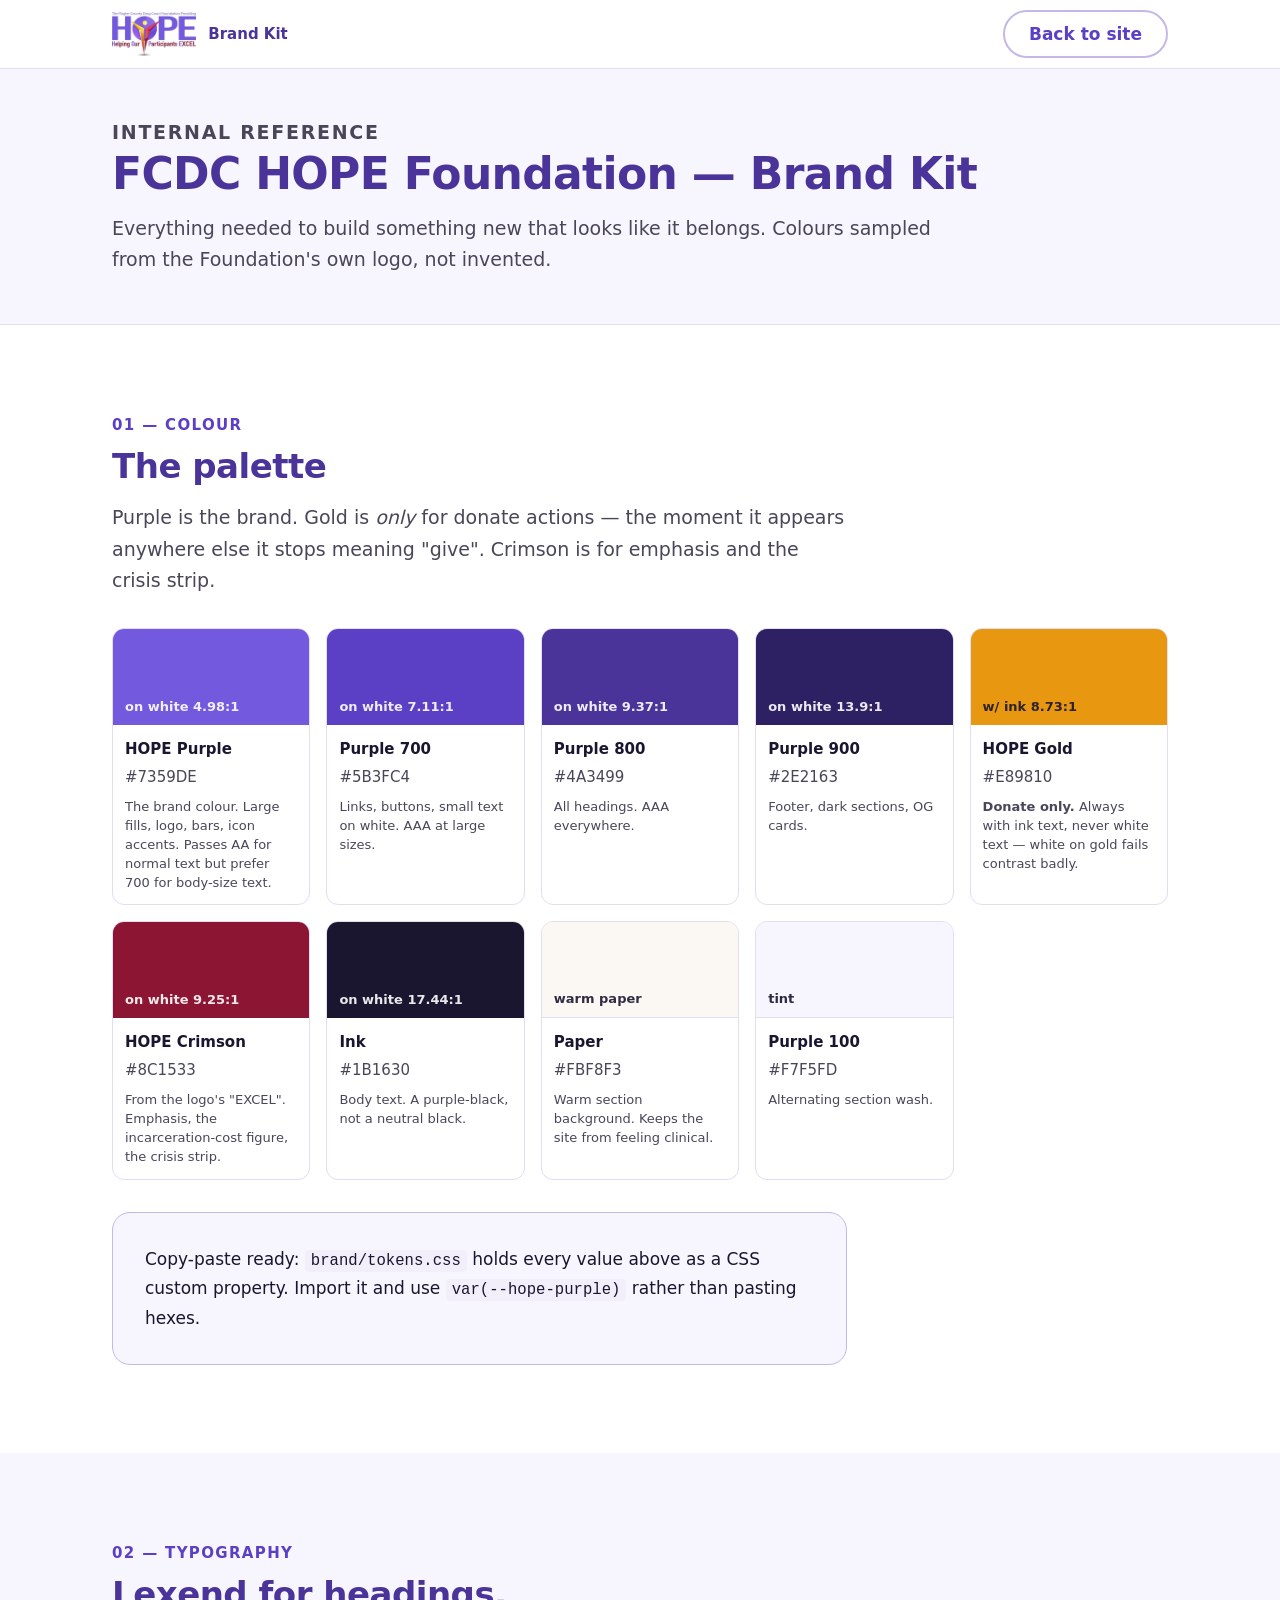
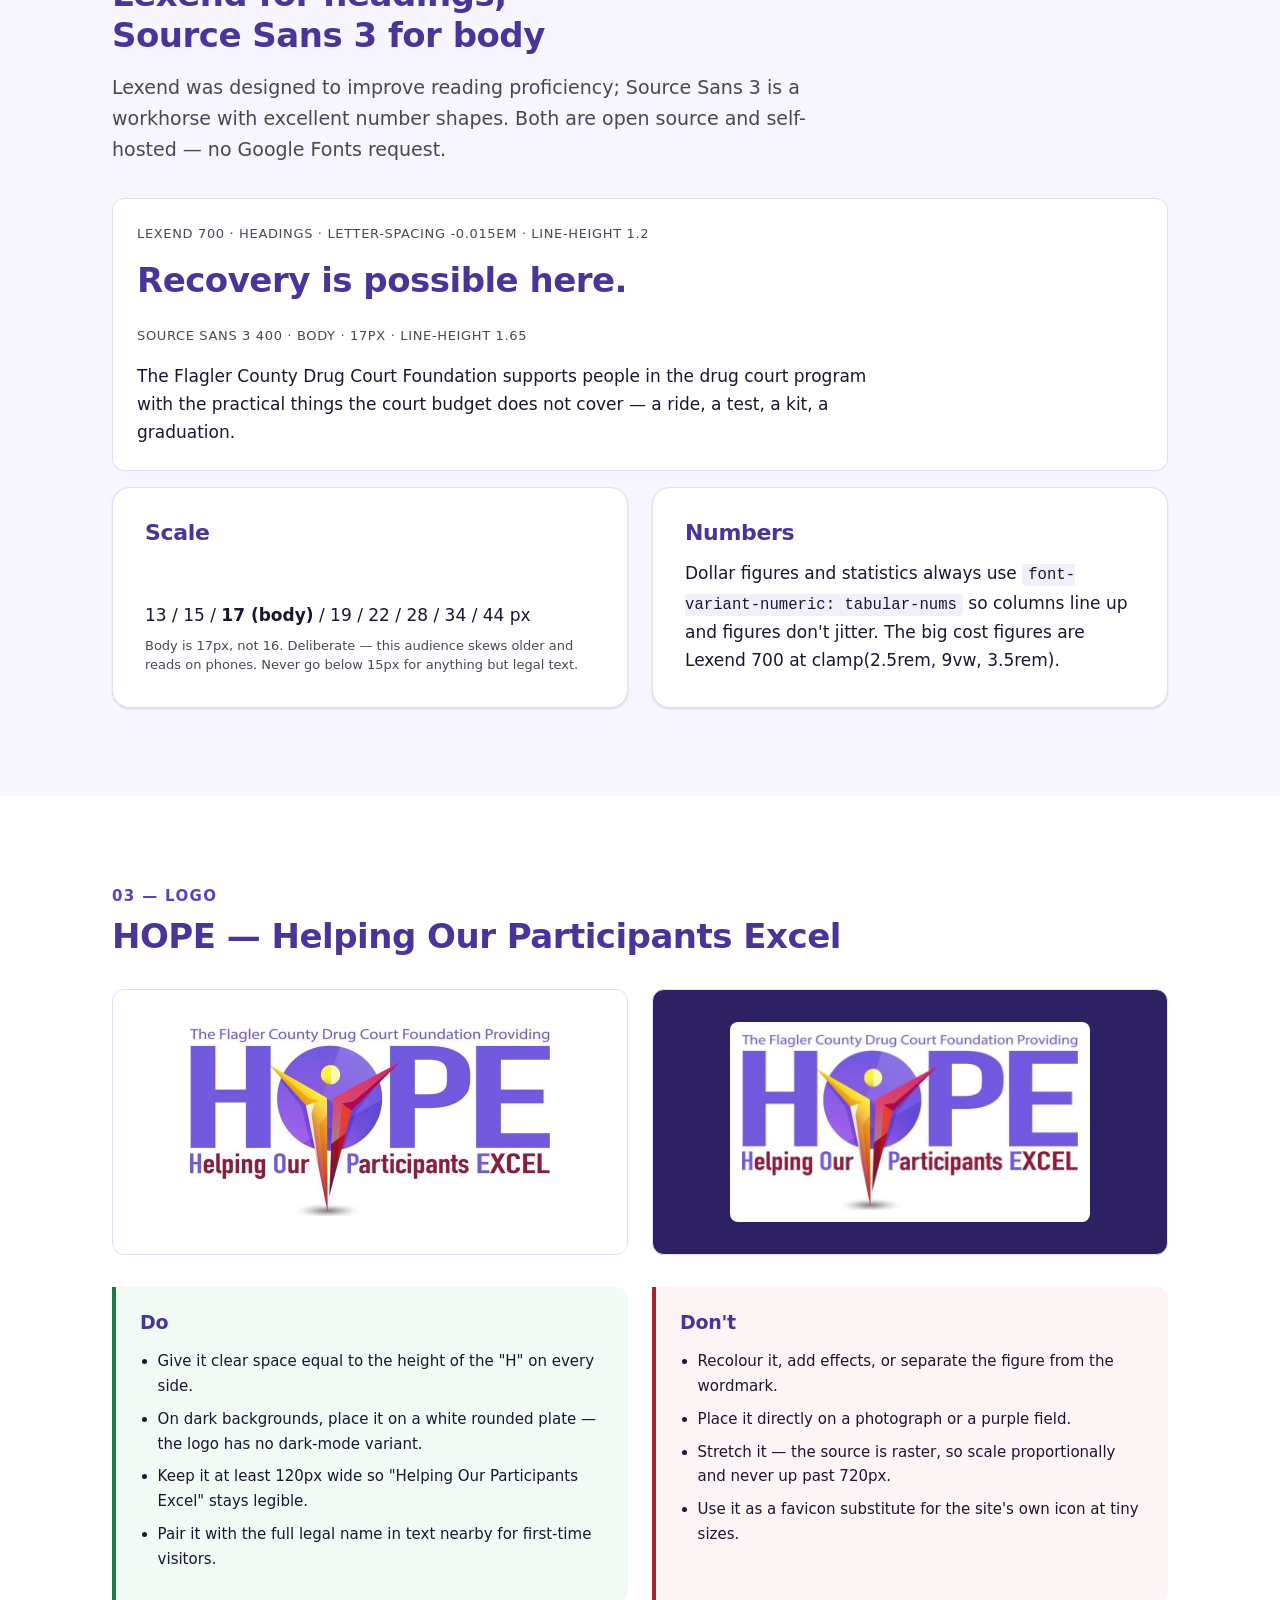
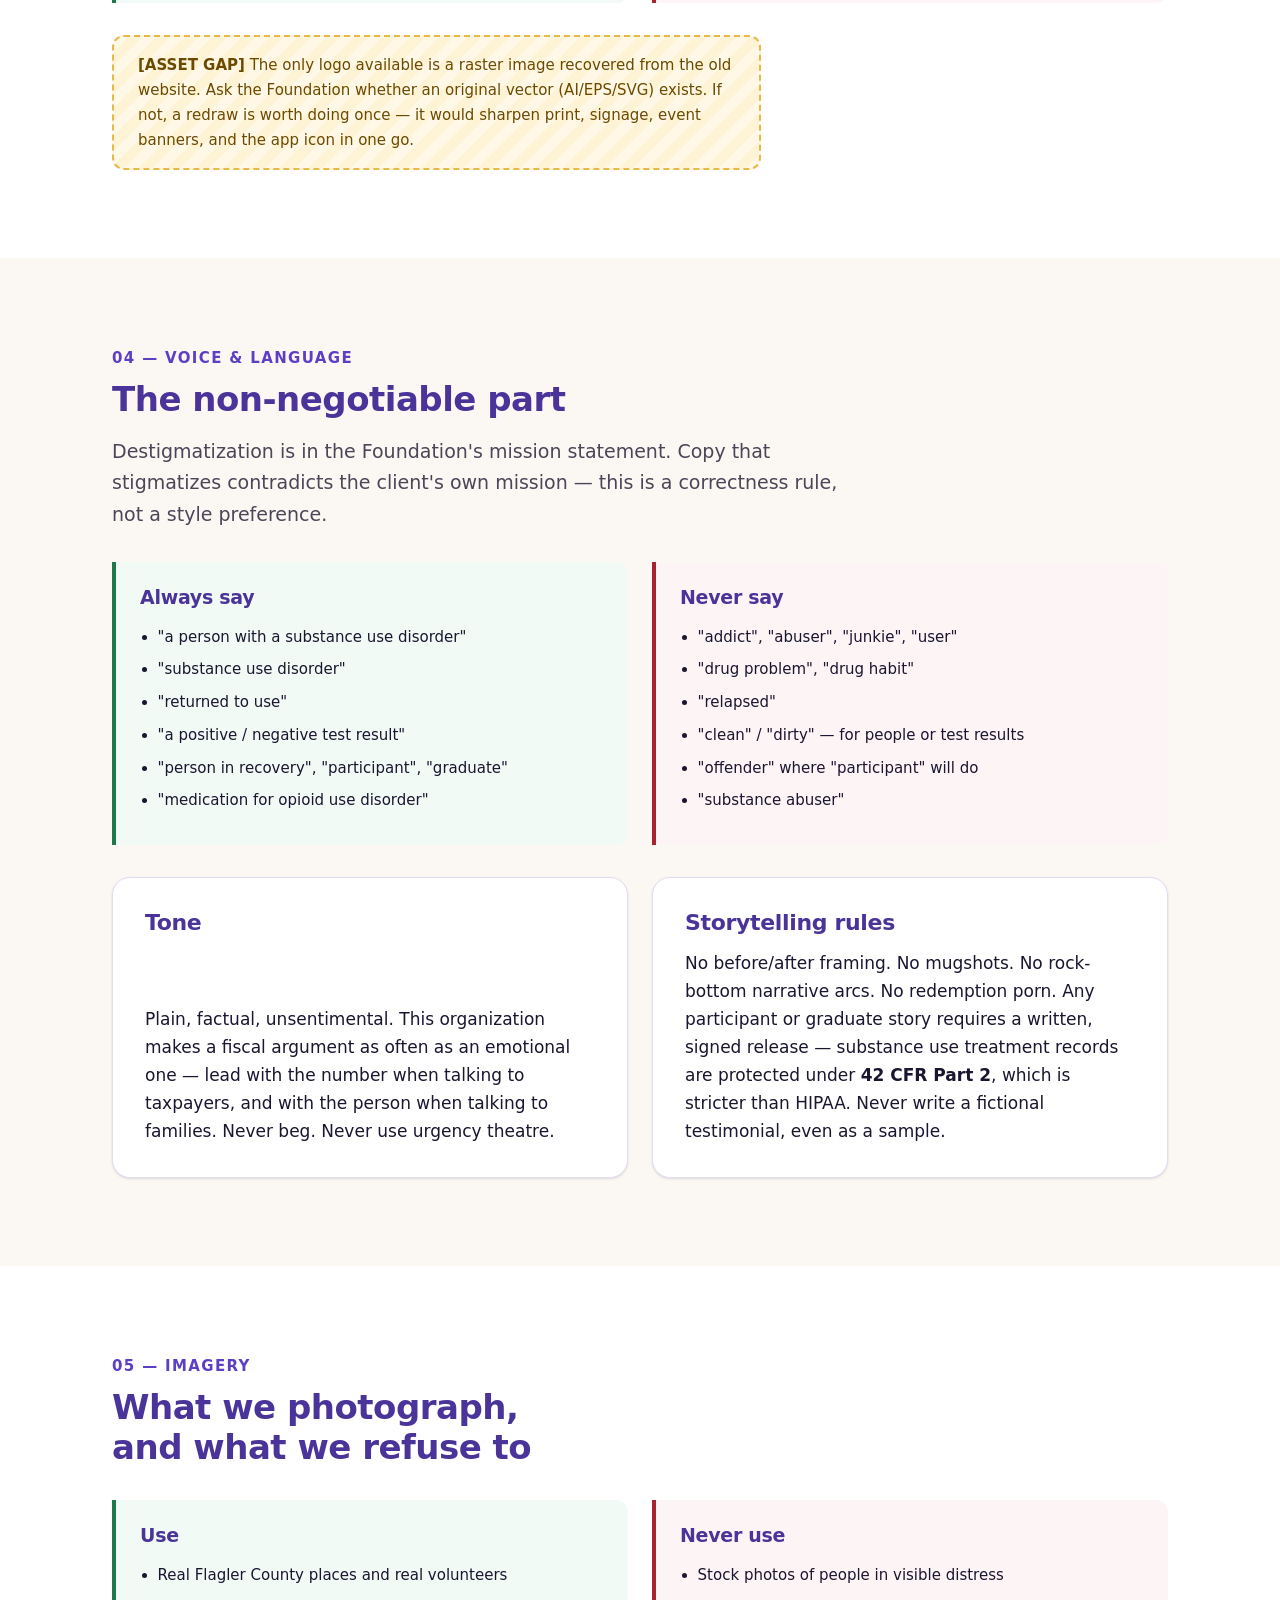
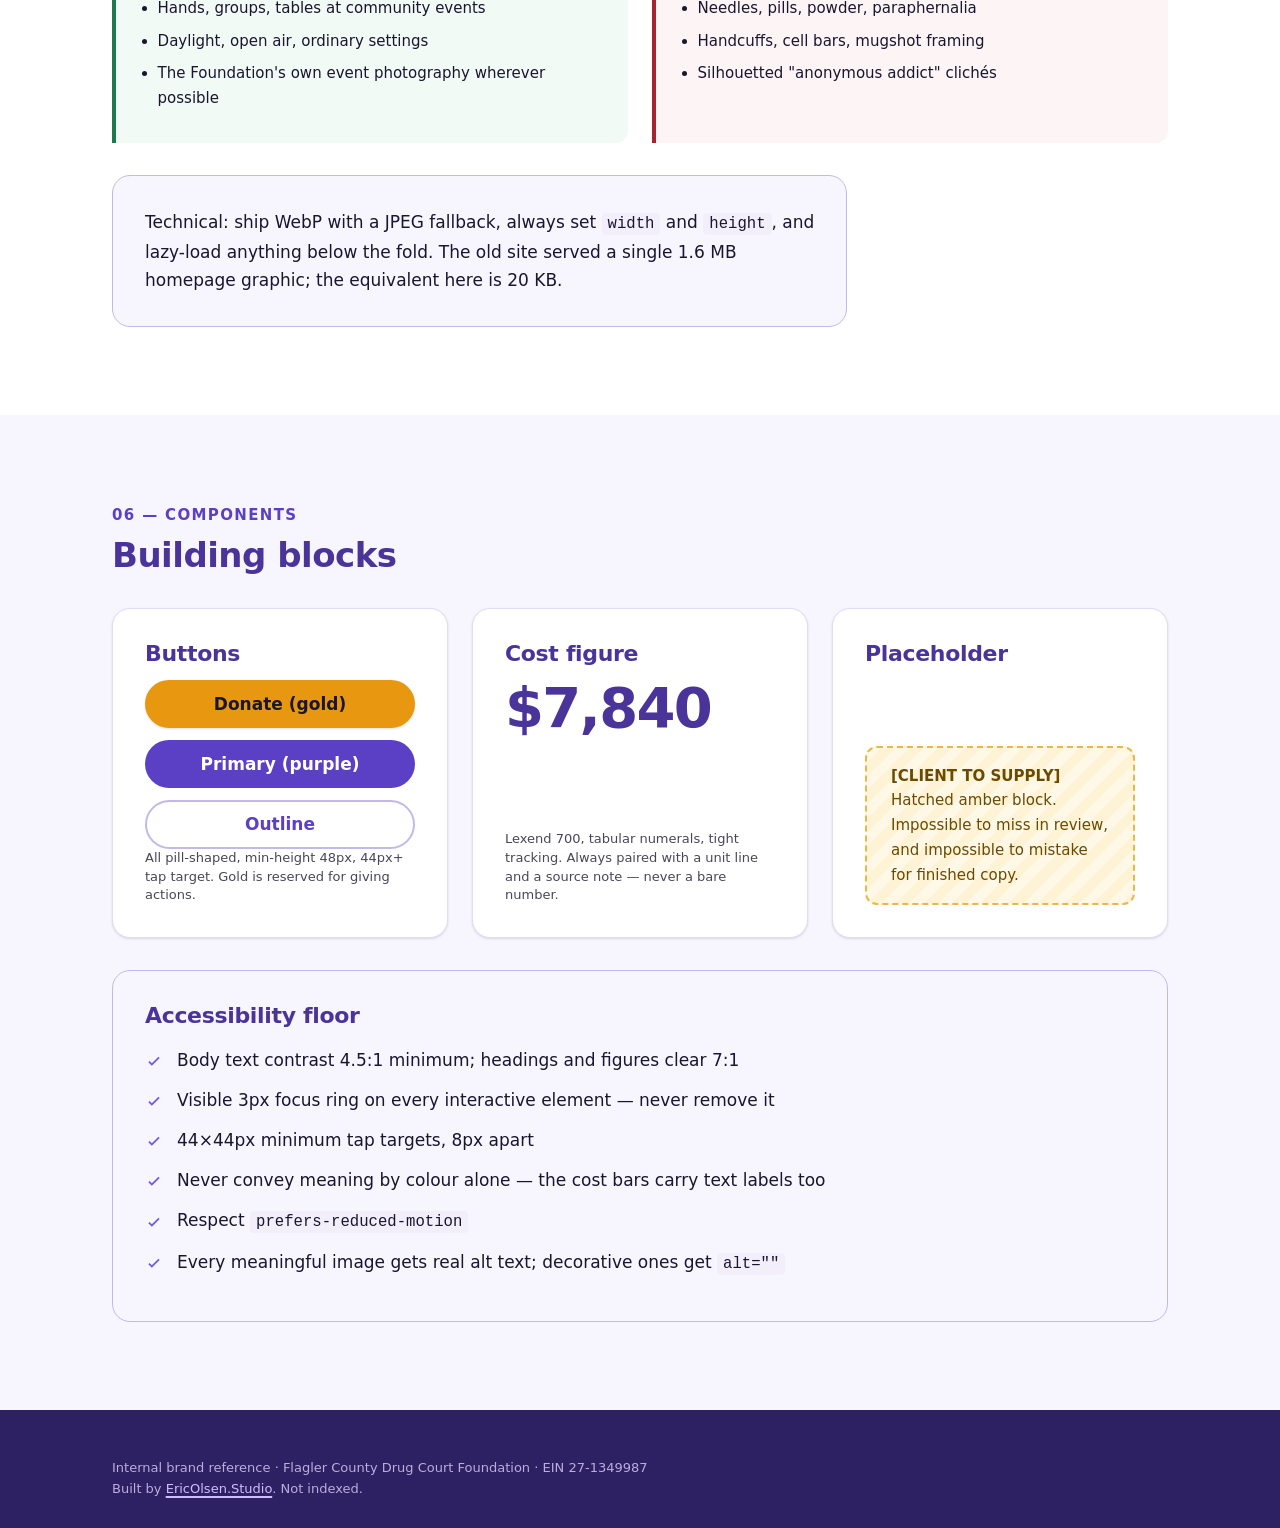
==== brand/index.html @ bfc8c1ce "Rebuild fcdcfoundation.org as a donation-focused static site Complete replacement for the WebSite X5" ====
<!DOCTYPE html>
<html lang="en">
<head>
<meta charset="utf-8">
<meta name="viewport" content="width=device-width, initial-scale=1">
<title>Brand Kit | FCDC HOPE Foundation</title>
<meta name="description" content="Colour, type, logo, voice and language rules for the Flagler County Drug Court Foundation.">
<meta name="robots" content="noindex">
<meta property="og:type" content="website">
<meta property="og:title" content="Brand Kit | FCDC HOPE Foundation">
<meta property="og:description" content="Colour, type, logo, voice and language rules for the Flagler County Drug Court Foundation.">
<meta property="og:url" content="https://www.fcdcfoundation.org/brand/">
<meta property="og:image" content="https://www.fcdcfoundation.org/assets/img/og-image.png">
<meta property="og:image:width" content="1200">
<meta property="og:image:height" content="630">
<meta property="og:image:alt" content="Flagler County Drug Court Foundation — treatment costs a fraction of a prison cell">
<meta property="og:site_name" content="Flagler County Drug Court Foundation">
<meta name="twitter:card" content="summary_large_image">
<link rel="icon" href="../assets/img/hope-logo.png">
<link rel="stylesheet" href="../css/style.css">
<style>
  .swatch-grid { display:grid; grid-template-columns:repeat(auto-fill,minmax(190px,1fr)); gap:var(--sp-4); }
  .swatch { border:1px solid var(--color-border); border-radius:var(--radius); overflow:hidden; background:#fff; }
  .swatch__chip { height:96px; display:flex; align-items:flex-end; padding:var(--sp-2) var(--sp-3); }
  .swatch__chip span { font-family:var(--font-head); font-size:var(--fs-xs); font-weight:600; opacity:.9; }
  .swatch__body { padding:var(--sp-3); }
  .swatch__name { font-family:var(--font-head); font-weight:600; font-size:var(--fs-sm); display:block; }
  .swatch__hex { font-variant-numeric:tabular-nums; font-size:var(--fs-sm); color:var(--color-text-muted); }
  .swatch__use { font-size:var(--fs-xs); color:var(--color-text-muted); display:block; margin-top:var(--sp-2); line-height:1.45; }
  .do-dont { display:grid; gap:var(--sp-5); }
  @media (min-width:760px){ .do-dont { grid-template-columns:1fr 1fr; } }
  .do  { border-left:4px solid var(--color-success); background:#F2FAF5; padding:var(--sp-5); border-radius:0 var(--radius) var(--radius) 0; }
  .dont{ border-left:4px solid var(--color-danger);  background:#FDF5F5; padding:var(--sp-5); border-radius:0 var(--radius) var(--radius) 0; }
  .do h3, .dont h3 { font-size:var(--fs-lg); }
  .do ul, .dont ul { margin-bottom:0; padding-left:1.1rem; }
  .do li, .dont li { margin-bottom:var(--sp-2); font-size:var(--fs-sm); }
  .type-demo { border:1px solid var(--color-border); border-radius:var(--radius); padding:var(--sp-5); background:#fff; margin-bottom:var(--sp-4); }
  .type-demo p:last-child { margin-bottom:0; }
  .spec { font-family:var(--font-head); font-size:var(--fs-xs); color:var(--color-text-muted); letter-spacing:.05em; text-transform:uppercase; }
  .logo-box { background:#fff; border:1px solid var(--color-border); border-radius:var(--radius); padding:var(--sp-6); display:grid; place-items:center; }
  .logo-box--dark { background:var(--hope-purple-900); }
  code { background:#F2EFFB; padding:2px 6px; border-radius:4px; font-size:.92em; }
</style>
</head>
<body>

<a class="skip-link" href="#main">Skip to main content</a>

<header class="site-header">
  <div class="container site-header__inner">
    <a class="brand" href="../index.html">
      <img src="../assets/img/hope-logo.webp" alt="FCDC HOPE Foundation" width="180" height="88">
      <span class="brand__text">Brand Kit</span>
    </a>
    <a class="btn btn--outline" style="margin-left:auto" href="../index.html">Back to site</a>
  </div>
</header>

<main id="main">

<section class="page-hero">
  <div class="container">
    <p class="eyebrow">Internal reference</p>
    <h1>FCDC HOPE Foundation — Brand Kit</h1>
    <p>Everything needed to build something new that looks like it belongs. Colours sampled
    from the Foundation's own logo, not invented.</p>
  </div>
</section>

<!-- COLOUR -->
<section class="section">
  <div class="container">
    <div class="section__head">
      <p class="eyebrow">01 — Colour</p>
      <h2>The palette</h2>
      <p class="lede">
        Purple is the brand. Gold is <em>only</em> for donate actions — the moment it appears
        anywhere else it stops meaning "give". Crimson is for emphasis and the crisis strip.
      </p>
    </div>

    <div class="swatch-grid">
      <div class="swatch">
        <div class="swatch__chip" style="background:#7359DE;color:#fff"><span>on white 4.98:1</span></div>
        <div class="swatch__body">
          <span class="swatch__name">HOPE Purple</span>
          <span class="swatch__hex">#7359DE</span>
          <span class="swatch__use">The brand colour. Large fills, logo, bars, icon accents. Passes AA for normal text but prefer 700 for body-size text.</span>
        </div>
      </div>
      <div class="swatch">
        <div class="swatch__chip" style="background:#5B3FC4;color:#fff"><span>on white 7.11:1</span></div>
        <div class="swatch__body">
          <span class="swatch__name">Purple 700</span>
          <span class="swatch__hex">#5B3FC4</span>
          <span class="swatch__use">Links, buttons, small text on white. AAA at large sizes.</span>
        </div>
      </div>
      <div class="swatch">
        <div class="swatch__chip" style="background:#4A3499;color:#fff"><span>on white 9.37:1</span></div>
        <div class="swatch__body">
          <span class="swatch__name">Purple 800</span>
          <span class="swatch__hex">#4A3499</span>
          <span class="swatch__use">All headings. AAA everywhere.</span>
        </div>
      </div>
      <div class="swatch">
        <div class="swatch__chip" style="background:#2E2163;color:#fff"><span>on white 13.9:1</span></div>
        <div class="swatch__body">
          <span class="swatch__name">Purple 900</span>
          <span class="swatch__hex">#2E2163</span>
          <span class="swatch__use">Footer, dark sections, OG cards.</span>
        </div>
      </div>
      <div class="swatch">
        <div class="swatch__chip" style="background:#E89810;color:#1B1630"><span>w/ ink 8.73:1</span></div>
        <div class="swatch__body">
          <span class="swatch__name">HOPE Gold</span>
          <span class="swatch__hex">#E89810</span>
          <span class="swatch__use"><strong>Donate only.</strong> Always with ink text, never white text — white on gold fails contrast badly.</span>
        </div>
      </div>
      <div class="swatch">
        <div class="swatch__chip" style="background:#8C1533;color:#fff"><span>on white 9.25:1</span></div>
        <div class="swatch__body">
          <span class="swatch__name">HOPE Crimson</span>
          <span class="swatch__hex">#8C1533</span>
          <span class="swatch__use">From the logo's "EXCEL". Emphasis, the incarceration-cost figure, the crisis strip.</span>
        </div>
      </div>
      <div class="swatch">
        <div class="swatch__chip" style="background:#1B1630;color:#fff"><span>on white 17.44:1</span></div>
        <div class="swatch__body">
          <span class="swatch__name">Ink</span>
          <span class="swatch__hex">#1B1630</span>
          <span class="swatch__use">Body text. A purple-black, not a neutral black.</span>
        </div>
      </div>
      <div class="swatch">
        <div class="swatch__chip" style="background:#FBF8F3;color:#1B1630;border-bottom:1px solid #E2DCF4"><span>warm paper</span></div>
        <div class="swatch__body">
          <span class="swatch__name">Paper</span>
          <span class="swatch__hex">#FBF8F3</span>
          <span class="swatch__use">Warm section background. Keeps the site from feeling clinical.</span>
        </div>
      </div>
      <div class="swatch">
        <div class="swatch__chip" style="background:#F7F5FD;color:#1B1630;border-bottom:1px solid #E2DCF4"><span>tint</span></div>
        <div class="swatch__body">
          <span class="swatch__name">Purple 100</span>
          <span class="swatch__hex">#F7F5FD</span>
          <span class="swatch__use">Alternating section wash.</span>
        </div>
      </div>
    </div>

    <div class="callout mt-6 narrow">
      <p class="mb-0">
        Copy-paste ready: <code>brand/tokens.css</code> holds every value above as a CSS custom
        property. Import it and use <code>var(--hope-purple)</code> rather than pasting hexes.
      </p>
    </div>
  </div>
</section>

<!-- TYPE -->
<section class="section section--tint">
  <div class="container">
    <div class="section__head">
      <p class="eyebrow">02 — Typography</p>
      <h2>Lexend for headings, Source Sans 3 for body</h2>
      <p class="lede">
        Lexend was designed to improve reading proficiency; Source Sans 3 is a workhorse with
        excellent number shapes. Both are open source and self-hosted — no Google Fonts request.
      </p>
    </div>

    <div class="type-demo">
      <p class="spec">Lexend 700 · headings · letter-spacing -0.015em · line-height 1.2</p>
      <h2 style="margin-bottom:var(--sp-2)">Recovery is possible here.</h2>
      <p class="spec mt-5">Source Sans 3 400 · body · 17px · line-height 1.65</p>
      <p class="mb-0">
        The Flagler County Drug Court Foundation supports people in the drug court program with
        the practical things the court budget does not cover — a ride, a test, a kit, a
        graduation.
      </p>
    </div>

    <div class="grid grid--2">
      <div class="card">
        <h3>Scale</h3>
        <p class="mb-0" style="font-variant-numeric:tabular-nums">
          13 / 15 / <strong>17 (body)</strong> / 19 / 22 / 28 / 34 / 44&nbsp;px<br>
          <span class="swatch__use">Body is 17px, not 16. Deliberate — this audience skews older
          and reads on phones. Never go below 15px for anything but legal text.</span>
        </p>
      </div>
      <div class="card">
        <h3>Numbers</h3>
        <p class="mb-0">
          Dollar figures and statistics always use <code>font-variant-numeric: tabular-nums</code>
          so columns line up and figures don't jitter. The big cost figures are Lexend 700 at
          clamp(2.5rem, 9vw, 3.5rem).
        </p>
      </div>
    </div>
  </div>
</section>

<!-- LOGO -->
<section class="section">
  <div class="container">
    <div class="section__head">
      <p class="eyebrow">03 — Logo</p>
      <h2>HOPE — Helping Our Participants Excel</h2>
    </div>

    <div class="grid grid--2">
      <div class="logo-box">
        <img src="../assets/img/hope-logo.webp" alt="HOPE logo on white" width="360">
      </div>
      <div class="logo-box logo-box--dark">
        <img src="../assets/img/hope-logo.webp" alt="HOPE logo on purple" width="360"
             style="background:#fff;border-radius:8px;padding:12px">
      </div>
    </div>

    <div class="do-dont mt-6">
      <div class="do">
        <h3>Do</h3>
        <ul>
          <li>Give it clear space equal to the height of the "H" on every side.</li>
          <li>On dark backgrounds, place it on a white rounded plate — the logo has no dark-mode variant.</li>
          <li>Keep it at least 120px wide so "Helping Our Participants Excel" stays legible.</li>
          <li>Pair it with the full legal name in text nearby for first-time visitors.</li>
        </ul>
      </div>
      <div class="dont">
        <h3>Don't</h3>
        <ul>
          <li>Recolour it, add effects, or separate the figure from the wordmark.</li>
          <li>Place it directly on a photograph or a purple field.</li>
          <li>Stretch it — the source is raster, so scale proportionally and never up past 720px.</li>
          <li>Use it as a favicon substitute for the site's own icon at tiny sizes.</li>
        </ul>
      </div>
    </div>

    <div class="placeholder mt-6 narrow">
      <p class="mb-0"><strong>[ASSET GAP]</strong> The only logo available is a raster image
      recovered from the old website. Ask the Foundation whether an original vector (AI/EPS/SVG)
      exists. If not, a redraw is worth doing once — it would sharpen print, signage, event
      banners, and the app icon in one go.</p>
    </div>
  </div>
</section>

<!-- VOICE -->
<section class="section section--warm">
  <div class="container">
    <div class="section__head">
      <p class="eyebrow">04 — Voice &amp; language</p>
      <h2>The non-negotiable part</h2>
      <p class="lede">
        Destigmatization is in the Foundation's mission statement. Copy that stigmatizes
        contradicts the client's own mission — this is a correctness rule, not a style
        preference.
      </p>
    </div>

    <div class="do-dont">
      <div class="do">
        <h3>Always say</h3>
        <ul>
          <li>"a person with a substance use disorder"</li>
          <li>"substance use disorder"</li>
          <li>"returned to use"</li>
          <li>"a positive / negative test result"</li>
          <li>"person in recovery", "participant", "graduate"</li>
          <li>"medication for opioid use disorder"</li>
        </ul>
      </div>
      <div class="dont">
        <h3>Never say</h3>
        <ul>
          <li>"addict", "abuser", "junkie", "user"</li>
          <li>"drug problem", "drug habit"</li>
          <li>"relapsed"</li>
          <li>"clean" / "dirty" — for people or test results</li>
          <li>"offender" where "participant" will do</li>
          <li>"substance abuser"</li>
        </ul>
      </div>
    </div>

    <div class="grid grid--2 mt-6">
      <div class="card">
        <h3>Tone</h3>
        <p class="mb-0">
          Plain, factual, unsentimental. This organization makes a fiscal argument as often as
          an emotional one — lead with the number when talking to taxpayers, and with the
          person when talking to families. Never beg. Never use urgency theatre.
        </p>
      </div>
      <div class="card">
        <h3>Storytelling rules</h3>
        <p class="mb-0">
          No before/after framing. No mugshots. No rock-bottom narrative arcs. No redemption
          porn. Any participant or graduate story requires a written, signed release —
          substance use treatment records are protected under <strong>42 CFR Part 2</strong>,
          which is stricter than HIPAA. Never write a fictional testimonial, even as a sample.
        </p>
      </div>
    </div>
  </div>
</section>

<!-- IMAGERY -->
<section class="section">
  <div class="container">
    <div class="section__head">
      <p class="eyebrow">05 — Imagery</p>
      <h2>What we photograph, and what we refuse to</h2>
    </div>

    <div class="do-dont">
      <div class="do">
        <h3>Use</h3>
        <ul>
          <li>Real Flagler County places and real volunteers</li>
          <li>Hands, groups, tables at community events</li>
          <li>Daylight, open air, ordinary settings</li>
          <li>The Foundation's own event photography wherever possible</li>
        </ul>
      </div>
      <div class="dont">
        <h3>Never use</h3>
        <ul>
          <li>Stock photos of people in visible distress</li>
          <li>Needles, pills, powder, paraphernalia</li>
          <li>Handcuffs, cell bars, mugshot framing</li>
          <li>Silhouetted "anonymous addict" clichés</li>
        </ul>
      </div>
    </div>

    <div class="callout mt-6 narrow">
      <p class="mb-0">
        Technical: ship WebP with a JPEG fallback, always set <code>width</code> and
        <code>height</code>, and lazy-load anything below the fold. The old site served a single
        1.6&nbsp;MB homepage graphic; the equivalent here is 20&nbsp;KB.
      </p>
    </div>
  </div>
</section>

<!-- COMPONENTS -->
<section class="section section--tint">
  <div class="container">
    <div class="section__head">
      <p class="eyebrow">06 — Components</p>
      <h2>Building blocks</h2>
    </div>

    <div class="grid grid--3">
      <div class="card">
        <h3>Buttons</h3>
        <div class="btn-row" style="flex-direction:column;align-items:stretch">
          <a class="btn btn--donate" href="#main">Donate (gold)</a>
          <a class="btn btn--primary" href="#main">Primary (purple)</a>
          <a class="btn btn--outline" href="#main">Outline</a>
        </div>
        <p class="swatch__use mt-5">All pill-shaped, min-height 48px, 44px+ tap target. Gold is
        reserved for giving actions.</p>
      </div>

      <div class="card">
        <h3>Cost figure</h3>
        <p class="cost-card__figure" style="color:var(--hope-purple-800)">$7,840</p>
        <p class="swatch__use">Lexend 700, tabular numerals, tight tracking. Always paired with a
        unit line and a source note — never a bare number.</p>
      </div>

      <div class="card">
        <h3>Placeholder</h3>
        <div class="placeholder">
          <p class="mb-0"><strong>[CLIENT TO SUPPLY]</strong> Hatched amber block. Impossible to
          miss in review, and impossible to mistake for finished copy.</p>
        </div>
      </div>
    </div>

    <div class="callout mt-6">
      <h3>Accessibility floor</h3>
      <ul class="list-check mb-0">
        <li>Body text contrast 4.5:1 minimum; headings and figures clear 7:1</li>
        <li>Visible 3px focus ring on every interactive element — never remove it</li>
        <li>44×44px minimum tap targets, 8px apart</li>
        <li>Never convey meaning by colour alone — the cost bars carry text labels too</li>
        <li>Respect <code>prefers-reduced-motion</code></li>
        <li>Every meaningful image gets real alt text; decorative ones get <code>alt=""</code></li>
      </ul>
    </div>
  </div>
</section>

</main>

<footer class="site-footer">
  <div class="container">
    <p class="footer__disclosure">
      Internal brand reference · Flagler County Drug Court Foundation · EIN 27-1349987<br>
      Built by <a href="https://ericolsen.studio">EricOlsen.Studio</a>. Not indexed.
    </p>
  </div>
</footer>

<script src="../js/main.js" defer></script>
</body>
</html>
---- css/style.css ----
@import url('../assets/fonts/fonts.css');

/* ==========================================================================
   FCDC HOPE Foundation — single stylesheet
   Style: "Accessible & Ethical" — WCAG AA/AAA, high contrast, large text.
   Palette sampled from the Foundation's own HOPE logo.
   ========================================================================== */

:root {
  /* ---- Brand (sampled from HOPE logo) ---- */
  --hope-purple:      #7359DE;  /* logo primary */
  --hope-purple-700:  #5B3FC4;  /* 7.1:1 on white — links, body accents */
  --hope-purple-800:  #4A3499;  /* 9.4:1 on white — headings */
  --hope-purple-900:  #2E2163;  /* deep surfaces */
  --hope-crimson:     #8C1533;  /* logo "EXCEL" — 9.3:1 on white */
  --hope-gold:        #E89810;  /* logo figure — donate CTA */
  --hope-gold-600:    #C67D06;

  /* ---- Semantic tokens ---- */
  --color-primary:        var(--hope-purple-700);
  --color-on-primary:     #FFFFFF;
  --color-accent:         var(--hope-gold);      /* donate only */
  --color-on-accent:      #1B1630;

  --color-bg:             #FFFFFF;
  --color-bg-tint:        #F7F5FD;  /* pale purple wash */
  --color-bg-warm:        #FBF8F3;  /* warm paper */
  --color-surface:        #FFFFFF;
  --color-surface-dark:   var(--hope-purple-900);

  --color-text:           #1B1630;  /* 17.4:1 on white */
  --color-text-muted:     #4A4658;  /* 8.9:1 on white */
  --color-text-invert:    #FFFFFF;
  --color-text-invert-mut:#D9D2F2;

  --color-border:         #E2DCF4;
  --color-border-strong:  #C4B8E8;
  --color-ring:           var(--hope-purple);

  --color-success:        #1E7A4D;
  --color-danger:         #A8232E;
  --color-note-bg:        #FFF8E6;
  --color-note-border:    #E8B84B;

  /* ---- Type scale ---- */
  --font-head: 'Lexend', ui-sans-serif, system-ui, -apple-system, 'Segoe UI', sans-serif;
  --font-body: 'Source Sans 3', ui-sans-serif, system-ui, -apple-system, 'Segoe UI', sans-serif;

  --fs-xs:   0.8125rem;  /* 13 — legal only */
  --fs-sm:   0.9375rem;  /* 15 */
  --fs-base: 1.0625rem;  /* 17 — body, generous for older donors */
  --fs-lg:   1.1875rem;
  --fs-xl:   1.375rem;
  --fs-2xl:  1.75rem;
  --fs-3xl:  2.125rem;
  --fs-4xl:  2.75rem;

  /* ---- Spacing (4/8 rhythm) ---- */
  --sp-1: 0.25rem; --sp-2: 0.5rem;  --sp-3: 0.75rem; --sp-4: 1rem;
  --sp-5: 1.5rem;  --sp-6: 2rem;    --sp-7: 3rem;    --sp-8: 4rem;
  --sp-9: 5.5rem;

  --radius-sm: 6px;
  --radius:    12px;
  --radius-lg: 18px;
  --radius-pill: 999px;

  --shadow-sm: 0 1px 2px rgba(27,22,48,.06), 0 1px 3px rgba(27,22,48,.08);
  --shadow:    0 2px 6px rgba(27,22,48,.07), 0 8px 24px rgba(27,22,48,.08);
  --shadow-lg: 0 8px 20px rgba(27,22,48,.10), 0 20px 48px rgba(27,22,48,.12);

  --container: 1120px;
  --measure: 68ch;

  --dur: 200ms;
  --ease: cubic-bezier(.2,.7,.3,1);

  /* z-index scale */
  --z-nav: 100;
  --z-sticky-cta: 90;
  --z-skip: 200;
}

/* ==========================================================================
   Reset / base
   ========================================================================== */
*, *::before, *::after { box-sizing: border-box; }
html { -webkit-text-size-adjust: 100%; scroll-behavior: smooth; }
@media (prefers-reduced-motion: reduce) { html { scroll-behavior: auto; } }

body {
  margin: 0;
  background: var(--color-bg);
  color: var(--color-text);
  font-family: var(--font-body);
  font-size: var(--fs-base);
  line-height: 1.65;
  -webkit-font-smoothing: antialiased;
  overflow-wrap: break-word;
}

h1, h2, h3, h4 {
  font-family: var(--font-head);
  color: var(--hope-purple-800);
  line-height: 1.2;
  letter-spacing: -0.015em;
  margin: 0 0 var(--sp-4);
  text-wrap: balance;
}
h1 { font-size: var(--fs-4xl); font-weight: 700; }
h2 { font-size: var(--fs-3xl); font-weight: 700; }
h3 { font-size: var(--fs-xl); font-weight: 600; }
h4 { font-size: var(--fs-lg); font-weight: 600; }

p, ul, ol { margin: 0 0 var(--sp-4); }
p { max-width: var(--measure); }

a { color: var(--hope-purple-700); text-decoration-thickness: 1.5px; text-underline-offset: 3px; }
a:hover { color: var(--hope-purple-800); }

img { max-width: 100%; height: auto; display: block; }

hr { border: 0; border-top: 1px solid var(--color-border); margin: var(--sp-6) 0; }

:focus-visible {
  outline: 3px solid var(--color-ring);
  outline-offset: 3px;
  border-radius: var(--radius-sm);
}

::selection { background: var(--hope-purple); color: #fff; }

/* ==========================================================================
   Layout helpers
   ========================================================================== */
.container {
  width: 100%;
  max-width: var(--container);
  margin-inline: auto;
  padding-inline: var(--sp-5);
}
@media (min-width: 768px) { .container { padding-inline: var(--sp-6); } }

.section { padding-block: var(--sp-7); }
@media (min-width: 768px) { .section { padding-block: var(--sp-9); } }

.section--tint { background: var(--color-bg-tint); }
.section--warm { background: var(--color-bg-warm); }
.section--dark {
  background: var(--color-surface-dark);
  color: var(--color-text-invert);
}
.section--dark h1, .section--dark h2, .section--dark h3 { color: #fff; }
.section--dark p { color: var(--color-text-invert-mut); }
.section--dark a { color: #CDBEFF; }

.section__head { max-width: var(--measure); margin-bottom: var(--sp-6); }
.eyebrow {
  font-family: var(--font-head);
  font-size: var(--fs-sm);
  font-weight: 600;
  letter-spacing: 0.09em;
  text-transform: uppercase;
  color: var(--hope-purple-700);
  margin: 0 0 var(--sp-2);
}
.section--dark .eyebrow { color: #C3B2FF; }

.lede { font-size: var(--fs-lg); color: var(--color-text-muted); }
.section--dark .lede { color: var(--color-text-invert-mut); }

.skip-link {
  position: absolute; left: var(--sp-4); top: -100px;
  z-index: var(--z-skip);
  background: var(--hope-purple-800); color: #fff;
  padding: var(--sp-3) var(--sp-4);
  border-radius: 0 0 var(--radius) var(--radius);
  font-weight: 600;
  transition: top var(--dur) var(--ease);
}
.skip-link:focus { top: 0; color: #fff; }

/* ==========================================================================
   Buttons
   ========================================================================== */
.btn {
  display: inline-flex; align-items: center; justify-content: center; gap: var(--sp-2);
  min-height: 48px;
  padding: var(--sp-3) var(--sp-5);
  font-family: var(--font-head);
  font-size: var(--fs-base);
  font-weight: 600;
  line-height: 1.2;
  border: 2px solid transparent;
  border-radius: var(--radius-pill);
  text-decoration: none;
  cursor: pointer;
  text-align: center;
  touch-action: manipulation;
  transition: background-color var(--dur) var(--ease),
              border-color var(--dur) var(--ease),
              color var(--dur) var(--ease),
              box-shadow var(--dur) var(--ease),
              transform var(--dur) var(--ease);
}
.btn:active { transform: scale(.97); }
@media (prefers-reduced-motion: reduce) { .btn:active { transform: none; } }

/* Donate — gold, deliberately unlike anything else on the page */
.btn--donate {
  background: var(--color-accent);
  color: var(--color-on-accent);
  box-shadow: var(--shadow-sm);
}
.btn--donate:hover { background: var(--hope-gold-600); color: var(--color-on-accent); box-shadow: var(--shadow); }

.btn--primary { background: var(--hope-purple-700); color: #fff; }
.btn--primary:hover { background: var(--hope-purple-800); color: #fff; }

.btn--outline {
  background: transparent;
  color: var(--hope-purple-700);
  border-color: var(--color-border-strong);
}
.btn--outline:hover { background: var(--color-bg-tint); color: var(--hope-purple-800); border-color: var(--hope-purple); }

.section--dark .btn--outline { color: #fff; border-color: rgba(255,255,255,.45); }
.section--dark .btn--outline:hover { background: rgba(255,255,255,.1); color: #fff; border-color: #fff; }

.btn--lg { min-height: 56px; padding: var(--sp-4) var(--sp-6); font-size: var(--fs-lg); }
.btn--block { display: flex; width: 100%; }

.btn-row { display: flex; flex-wrap: wrap; gap: var(--sp-3); align-items: center; }

/* ==========================================================================
   Header / nav
   ========================================================================== */
.site-header {
  position: sticky; top: 0; z-index: var(--z-nav);
  background: rgba(255,255,255,.97);
  border-bottom: 1px solid var(--color-border);
  backdrop-filter: saturate(140%) blur(8px);
}
.site-header__inner {
  display: flex; align-items: center; gap: var(--sp-4);
  min-height: 68px;
  padding-block: var(--sp-2);
}
.brand { display: flex; align-items: center; gap: var(--sp-3); text-decoration: none; margin-right: auto; }
.brand img { height: 44px; width: auto; }
.brand__text { display: none; }
@media (min-width: 480px) {
  .brand__text {
    display: block;
    font-family: var(--font-head);
    font-weight: 600;
    font-size: var(--fs-sm);
    line-height: 1.25;
    color: var(--hope-purple-800);
    max-width: 15ch;
  }
}

.nav-toggle {
  display: inline-flex; align-items: center; justify-content: center; gap: var(--sp-2);
  min-height: 44px; min-width: 44px;
  padding: var(--sp-2) var(--sp-3);
  background: transparent;
  border: 2px solid var(--color-border-strong);
  border-radius: var(--radius-pill);
  color: var(--hope-purple-800);
  font-family: var(--font-head); font-weight: 600; font-size: var(--fs-sm);
  cursor: pointer;
}
.nav-toggle:hover { background: var(--color-bg-tint); }
.nav-toggle svg { width: 20px; height: 20px; }
.nav-toggle__close { display: none; }
.nav-toggle[aria-expanded="true"] .nav-toggle__open { display: none; }
.nav-toggle[aria-expanded="true"] .nav-toggle__close { display: block; }

.site-nav ul { list-style: none; margin: 0; padding: 0; }
.site-nav a {
  display: block;
  font-family: var(--font-head);
  font-weight: 500;
  text-decoration: none;
  color: var(--color-text);
  border-radius: var(--radius-sm);
}
.site-nav a:hover { color: var(--hope-purple-700); }
.site-nav a[aria-current="page"] { color: var(--hope-purple-800); font-weight: 600; }

/* Mobile nav panel */
@media (max-width: 899px) {
  .site-nav {
    display: none;
    position: absolute; left: 0; right: 0; top: 100%;
    background: #fff;
    border-bottom: 1px solid var(--color-border);
    box-shadow: var(--shadow);
    padding: var(--sp-3) var(--sp-5) var(--sp-5);
  }
  .site-nav.is-open { display: block; }
  .site-nav li + li { border-top: 1px solid var(--color-border); }
  .site-nav a { padding: var(--sp-4) var(--sp-1); min-height: 48px; }
  .site-nav a[aria-current="page"] { border-left: 3px solid var(--hope-purple); padding-left: var(--sp-3); }
  .header-donate { display: none; }
}

@media (min-width: 900px) {
  .nav-toggle { display: none; }
  .site-nav { display: block; }
  .site-nav ul { display: flex; align-items: center; gap: var(--sp-2); }
  .site-nav a { padding: var(--sp-2) var(--sp-3); font-size: var(--fs-sm); }
  .site-nav a[aria-current="page"] { background: var(--color-bg-tint); }
  .header-donate { margin-left: var(--sp-3); }
}

/* Sticky mobile donate bar */
.mobile-donate {
  position: fixed; left: 0; right: 0; bottom: 0;
  z-index: var(--z-sticky-cta);
  padding: var(--sp-3) var(--sp-4);
  padding-bottom: calc(var(--sp-3) + env(safe-area-inset-bottom, 0px));
  background: rgba(255,255,255,.98);
  border-top: 1px solid var(--color-border);
  box-shadow: 0 -4px 16px rgba(27,22,48,.10);
  backdrop-filter: blur(8px);
}
@media (min-width: 900px) { .mobile-donate { display: none; } }
body.has-mobile-donate { padding-bottom: 88px; }
@media (min-width: 900px) { body.has-mobile-donate { padding-bottom: 0; } }

/* ==========================================================================
   Hero
   ========================================================================== */
.hero {
  position: relative;
  background: linear-gradient(180deg, var(--color-bg-tint) 0%, #fff 100%);
  padding-block: var(--sp-7) var(--sp-7);
  overflow: hidden;
}
@media (min-width: 768px) { .hero { padding-block: var(--sp-8) var(--sp-8); } }

.hero__grid { display: grid; gap: var(--sp-6); align-items: center; }
@media (min-width: 900px) { .hero__grid { grid-template-columns: 1.05fr .95fr; gap: var(--sp-8); } }

.hero h1 { font-size: clamp(2rem, 6vw, 3.25rem); margin-bottom: var(--sp-5); }
.hero__lede { font-size: var(--fs-lg); color: var(--color-text-muted); margin-bottom: var(--sp-6); }

.hero__media {
  position: relative;
  border-radius: var(--radius-lg);
  overflow: hidden;
  box-shadow: var(--shadow-lg);
  aspect-ratio: 4 / 3;
}
.hero__media img { width: 100%; height: 100%; object-fit: cover; }

.hero__badge {
  display: inline-flex; align-items: center; gap: var(--sp-2);
  background: #fff;
  border: 1px solid var(--color-border-strong);
  border-radius: var(--radius-pill);
  padding: var(--sp-2) var(--sp-4);
  font-size: var(--fs-sm);
  font-weight: 600;
  font-family: var(--font-head);
  color: var(--hope-purple-800);
  margin-bottom: var(--sp-5);
  box-shadow: var(--shadow-sm);
}
.hero__badge svg { width: 16px; height: 16px; color: var(--hope-purple); }

/* Page hero (interior pages) */
.page-hero {
  background: var(--color-bg-tint);
  border-bottom: 1px solid var(--color-border);
  padding-block: var(--sp-7);
}
.page-hero h1 { margin-bottom: var(--sp-3); }
.page-hero p { font-size: var(--fs-lg); color: var(--color-text-muted); margin-bottom: 0; }

/* ==========================================================================
   The economic case
   ========================================================================== */
.cost-compare {
  display: grid; gap: var(--sp-4);
  margin-block: var(--sp-6);
}
@media (min-width: 720px) { .cost-compare { grid-template-columns: 1fr 1fr; gap: var(--sp-5); } }

.cost-card {
  border-radius: var(--radius-lg);
  padding: var(--sp-6);
  border: 2px solid var(--color-border);
  background: #fff;
  display: flex; flex-direction: column;
}
.cost-card--prison { border-color: #E4C9CE; background: #FDF7F8; }
.cost-card--court  { border-color: var(--hope-purple); background: var(--color-bg-tint); }

.cost-card__label {
  font-family: var(--font-head);
  font-size: var(--fs-sm); font-weight: 600;
  letter-spacing: .07em; text-transform: uppercase;
  color: var(--color-text-muted);
  margin-bottom: var(--sp-3);
}
.cost-card__figure {
  font-family: var(--font-head);
  font-size: clamp(2.5rem, 9vw, 3.5rem);
  font-weight: 700;
  line-height: 1;
  letter-spacing: -0.03em;
  font-variant-numeric: tabular-nums;
  margin-bottom: var(--sp-2);
}
.cost-card--prison .cost-card__figure { color: var(--hope-crimson); }
.cost-card--court  .cost-card__figure { color: var(--hope-purple-800); }
.cost-card__unit { font-size: var(--fs-sm); color: var(--color-text-muted); font-weight: 600; display: block; margin-bottom: var(--sp-4); }
.cost-card__desc { font-size: var(--fs-sm); color: var(--color-text-muted); margin: 0; }

/* Proportional bars — visual, not color-only */
.cost-bar { height: 14px; border-radius: var(--radius-pill); background: #EDE7F9; overflow: hidden; margin-bottom: var(--sp-4); }
.cost-bar__fill { height: 100%; border-radius: var(--radius-pill); }
.cost-card--prison .cost-bar__fill { background: var(--hope-crimson); }
.cost-card--court  .cost-bar__fill { background: var(--hope-purple); }

.source-note {
  font-size: var(--fs-sm);
  color: var(--color-text-muted);
  background: var(--color-bg-warm);
  border-left: 3px solid var(--color-border-strong);
  padding: var(--sp-4) var(--sp-5);
  border-radius: 0 var(--radius) var(--radius) 0;
  max-width: var(--measure);
}
.source-note p { font-size: inherit; margin-bottom: var(--sp-2); }
.source-note p:last-child { margin-bottom: 0; }

/* ==========================================================================
   Cards / grids
   ========================================================================== */
.grid { display: grid; gap: var(--sp-5); }
.grid--2 { grid-template-columns: 1fr; }
.grid--3 { grid-template-columns: 1fr; }
@media (min-width: 640px) { .grid--2 { grid-template-columns: repeat(2, 1fr); } }
@media (min-width: 860px) { .grid--3 { grid-template-columns: repeat(3, 1fr); } }

.card {
  background: var(--color-surface);
  border: 1px solid var(--color-border);
  border-radius: var(--radius-lg);
  padding: var(--sp-6);
  box-shadow: var(--shadow-sm);
  display: flex; flex-direction: column;
}
.card h3 { margin-bottom: var(--sp-3); }
.card p { margin-bottom: var(--sp-4); }
.card > :last-child { margin-bottom: 0; margin-top: auto; }

.card__icon {
  width: 48px; height: 48px;
  display: grid; place-items: center;
  border-radius: var(--radius);
  background: var(--color-bg-tint);
  color: var(--hope-purple-700);
  margin-bottom: var(--sp-4);
}
.card__icon svg { width: 26px; height: 26px; }

/* Giving tiers */
.tier {
  background: #fff;
  border: 2px solid var(--color-border);
  border-radius: var(--radius-lg);
  padding: var(--sp-6);
  display: flex; flex-direction: column;
  transition: border-color var(--dur) var(--ease), box-shadow var(--dur) var(--ease);
}
.tier:hover { border-color: var(--hope-purple); box-shadow: var(--shadow); }
.tier--featured { border-color: var(--hope-purple); box-shadow: var(--shadow); position: relative; }
.tier__flag {
  position: absolute; top: -13px; left: var(--sp-5);
  background: var(--hope-purple-800); color: #fff;
  font-family: var(--font-head); font-size: var(--fs-xs); font-weight: 600;
  letter-spacing: .06em; text-transform: uppercase;
  padding: var(--sp-1) var(--sp-3);
  border-radius: var(--radius-pill);
}
.tier__amount {
  font-family: var(--font-head);
  font-size: var(--fs-3xl); font-weight: 700;
  color: var(--hope-purple-800);
  font-variant-numeric: tabular-nums;
  line-height: 1;
  margin-bottom: var(--sp-2);
}
.tier__buys { font-family: var(--font-head); font-weight: 600; font-size: var(--fs-lg); color: var(--color-text); margin-bottom: var(--sp-3); }
.tier p { font-size: var(--fs-sm); color: var(--color-text-muted); }
.tier .btn { margin-top: var(--sp-5); }

/* Outcomes / stats */
.stats { display: grid; gap: var(--sp-5); }
@media (min-width: 640px) { .stats { grid-template-columns: repeat(3, 1fr); } }
.stat {
  text-align: center;
  padding: var(--sp-5);
  border-radius: var(--radius-lg);
  background: rgba(255,255,255,.07);
  border: 1px solid rgba(255,255,255,.16);
}
.stat__figure {
  font-family: var(--font-head);
  font-size: var(--fs-3xl); font-weight: 700; line-height: 1.1;
  color: #fff;
  font-variant-numeric: tabular-nums;
  margin-bottom: var(--sp-2);
}
.stat__label { font-size: var(--fs-sm); color: var(--color-text-invert-mut); margin: 0; }

/* Logo wall */
.logo-wall {
  display: grid;
  grid-template-columns: repeat(2, 1fr);
  gap: var(--sp-5);
  align-items: center;
}
@media (min-width: 640px) { .logo-wall { grid-template-columns: repeat(3, 1fr); } }
@media (min-width: 900px) { .logo-wall { grid-template-columns: repeat(4, 1fr); } }
.logo-wall img {
  max-height: 68px; width: auto; margin-inline: auto;
  filter: grayscale(1); opacity: .78;
  transition: filter var(--dur) var(--ease), opacity var(--dur) var(--ease);
}
.logo-wall a:hover img, .logo-wall img:hover { filter: none; opacity: 1; }

/* Gallery */
.gallery { display: grid; grid-template-columns: repeat(2, 1fr); gap: var(--sp-3); }
@media (min-width: 700px) { .gallery { grid-template-columns: repeat(4, 1fr); } }
.gallery img {
  width: 100%; aspect-ratio: 1; object-fit: cover;
  border-radius: var(--radius);
}

/* ==========================================================================
   Callouts / notes
   ========================================================================== */
.callout {
  border-radius: var(--radius-lg);
  padding: var(--sp-6);
  background: var(--color-bg-tint);
  border: 1px solid var(--color-border-strong);
}
.callout--gold { background: var(--color-note-bg); border-color: var(--color-note-border); }
.callout > :last-child { margin-bottom: 0; }

/* Editorial placeholder — visible to the client, obvious in review */
.placeholder {
  background: repeating-linear-gradient(135deg, #FFF8E6, #FFF8E6 10px, #FFF3D6 10px, #FFF3D6 20px);
  border: 2px dashed var(--color-note-border);
  border-radius: var(--radius);
  padding: var(--sp-4) var(--sp-5);
  color: #6B4A00;
  font-size: var(--fs-sm);
}
.placeholder > :last-child { margin-bottom: 0; }
.placeholder strong { font-family: var(--font-head); }
/* A placeholder keeps its own light card colours even inside a dark section —
   otherwise .section--dark's light text lands on the pale amber and vanishes. */
.section--dark .placeholder,
.section--dark .placeholder p,
.section--dark .placeholder li { color: #6B4A00; }
.section--dark .placeholder a { color: #7A3E00; }
.placeholder code {
  background: rgba(0,0,0,.06); padding: 2px 6px; border-radius: 4px;
  font-size: .95em;
}

/* Help-now strip */
.help-now {
  background: var(--hope-crimson);
  color: #fff;
}
.help-now a { color: #fff; font-weight: 600; }
.help-now__inner {
  display: flex; flex-wrap: wrap; gap: var(--sp-3) var(--sp-5);
  align-items: center; justify-content: center;
  padding-block: var(--sp-4);
  text-align: center;
  font-size: var(--fs-sm);
}
.help-now__label { font-family: var(--font-head); font-weight: 600; }

/* ==========================================================================
   Prose lists
   ========================================================================== */
.list-check { list-style: none; padding: 0; max-width: var(--measure); }
.list-check li {
  position: relative; padding-left: var(--sp-6); margin-bottom: var(--sp-3);
}
.list-check li::before {
  content: ""; position: absolute; left: 0; top: .45em;
  width: 18px; height: 18px;
  background: var(--hope-purple);
  -webkit-mask: url("data:image/svg+xml,%3Csvg xmlns='http://www.w3.org/2000/svg' viewBox='0 0 20 20'%3E%3Cpath d='M7.6 14.3 3.7 10.4l1.4-1.4 2.5 2.5 7.3-7.3 1.4 1.4z'/%3E%3C/svg%3E") center/contain no-repeat;
  mask: url("data:image/svg+xml,%3Csvg xmlns='http://www.w3.org/2000/svg' viewBox='0 0 20 20'%3E%3Cpath d='M7.6 14.3 3.7 10.4l1.4-1.4 2.5 2.5 7.3-7.3 1.4 1.4z'/%3E%3C/svg%3E") center/contain no-repeat;
}
.section--dark .list-check li::before { background: #C3B2FF; }

.steps { counter-reset: step; list-style: none; padding: 0; max-width: var(--measure); }
.steps li {
  counter-increment: step;
  position: relative; padding-left: var(--sp-7); margin-bottom: var(--sp-5);
}
.steps li::before {
  content: counter(step);
  position: absolute; left: 0; top: 0;
  width: 34px; height: 34px;
  display: grid; place-items: center;
  border-radius: 50%;
  background: var(--hope-purple-700); color: #fff;
  font-family: var(--font-head); font-weight: 700; font-size: var(--fs-sm);
}
.steps h3 { margin-bottom: var(--sp-2); }

/* ==========================================================================
   Donation embed
   ========================================================================== */
.donate-embed {
  background: #fff;
  border: 1px solid var(--color-border);
  border-radius: var(--radius-lg);
  box-shadow: var(--shadow);
  overflow: hidden;
  min-height: 640px;
}
.donate-embed iframe { display: block; width: 100%; min-height: 640px; border: 0; }

/* ==========================================================================
   Forms
   ========================================================================== */
.form { max-width: 34rem; }
.field { margin-bottom: var(--sp-5); }
.field label {
  display: block;
  font-family: var(--font-head); font-weight: 600; font-size: var(--fs-sm);
  margin-bottom: var(--sp-2);
}
.field .req { color: var(--color-danger); }
.field input, .field select, .field textarea {
  width: 100%;
  min-height: 48px;
  padding: var(--sp-3) var(--sp-4);
  font-family: var(--font-body);
  font-size: var(--fs-base);
  color: var(--color-text);
  background: #fff;
  border: 2px solid var(--color-border-strong);
  border-radius: var(--radius);
}
.field textarea { min-height: 140px; resize: vertical; }
.field input:focus, .field select:focus, .field textarea:focus {
  border-color: var(--hope-purple);
  outline: 3px solid rgba(115,89,222,.28);
  outline-offset: 0;
}
.field__help { font-size: var(--fs-sm); color: var(--color-text-muted); margin: var(--sp-2) 0 0; }
.field__error { font-size: var(--fs-sm); color: var(--color-danger); font-weight: 600; margin: var(--sp-2) 0 0; display: none; }
.field.has-error input, .field.has-error textarea, .field.has-error select { border-color: var(--color-danger); }
.field.has-error .field__error { display: block; }

.form__status { margin-top: var(--sp-4); font-weight: 600; }

/* honeypot */
.hp { position: absolute; left: -9999px; width: 1px; height: 1px; overflow: hidden; }

/* ==========================================================================
   Contact details
   ========================================================================== */
.detail-list { list-style: none; padding: 0; margin: 0; }
.detail-list li { display: flex; gap: var(--sp-4); margin-bottom: var(--sp-5); align-items: flex-start; }
.detail-list svg { width: 22px; height: 22px; color: var(--hope-purple-700); flex-shrink: 0; margin-top: 3px; }
.detail-list__label { font-family: var(--font-head); font-weight: 600; display: block; }

/* ==========================================================================
   FAQ
   ========================================================================== */
.faq { max-width: var(--measure); }
.faq details {
  border: 1px solid var(--color-border);
  border-radius: var(--radius);
  margin-bottom: var(--sp-3);
  background: #fff;
}
.faq summary {
  cursor: pointer;
  padding: var(--sp-4) var(--sp-5);
  font-family: var(--font-head); font-weight: 600;
  min-height: 48px;
  display: flex; align-items: center;
  list-style: none;
}
.faq summary::-webkit-details-marker { display: none; }
.faq summary::after {
  content: ""; margin-left: auto; width: 12px; height: 12px;
  border-right: 2px solid var(--hope-purple-700);
  border-bottom: 2px solid var(--hope-purple-700);
  transform: rotate(45deg); transition: transform var(--dur) var(--ease);
  flex-shrink: 0;
}
.faq details[open] summary::after { transform: rotate(-135deg); }
.faq .faq__body { padding: 0 var(--sp-5) var(--sp-5); }
.faq .faq__body > :last-child { margin-bottom: 0; }

/* ==========================================================================
   Footer
   ========================================================================== */
.site-footer {
  background: var(--hope-purple-900);
  color: var(--color-text-invert-mut);
  padding-block: var(--sp-7) var(--sp-5);
  font-size: var(--fs-sm);
}
.site-footer h2, .site-footer h3 { color: #fff; font-size: var(--fs-base); margin-bottom: var(--sp-4); }
.site-footer a { color: #CDBEFF; }
.site-footer a:hover { color: #fff; }
.site-footer ul { list-style: none; padding: 0; }
.site-footer li { margin-bottom: var(--sp-2); }
.site-footer p { max-width: none; }

.footer__grid { display: grid; gap: var(--sp-6); }
@media (min-width: 640px) { .footer__grid { grid-template-columns: repeat(2, 1fr); } }
@media (min-width: 960px) { .footer__grid { grid-template-columns: 1.4fr 1fr 1fr 1.2fr; gap: var(--sp-6); } }

.footer__brand img { height: 56px; width: auto; margin-bottom: var(--sp-4); background: #fff; border-radius: var(--radius-sm); padding: var(--sp-2); }

.footer__legal {
  margin-top: var(--sp-6);
  padding-top: var(--sp-5);
  border-top: 1px solid rgba(255,255,255,.18);
}
.footer__disclosure {
  font-size: var(--fs-xs);
  line-height: 1.6;
  color: #B9AEDD;
  max-width: 92ch;
}
.footer__meta {
  display: flex; flex-wrap: wrap; gap: var(--sp-2) var(--sp-5);
  margin-bottom: var(--sp-4);
  font-family: var(--font-head); font-weight: 600; color: #fff;
}

.footer__help {
  background: rgba(255,255,255,.08);
  border: 1px solid rgba(255,255,255,.2);
  border-radius: var(--radius);
  padding: var(--sp-4) var(--sp-5);
  margin-bottom: var(--sp-6);
}
.footer__help h3 { margin-bottom: var(--sp-2); }
.footer__help ul { margin: 0; }
.footer__help li { margin-bottom: var(--sp-1); }

/* ==========================================================================
   Utilities
   ========================================================================== */
.visually-hidden {
  position: absolute !important; width: 1px; height: 1px;
  padding: 0; margin: -1px; overflow: hidden;
  clip: rect(0 0 0 0); white-space: nowrap; border: 0;
}
[hidden] { display: none !important; }
.text-center { text-align: center; }
.mb-0 { margin-bottom: 0; }
.mt-5 { margin-top: var(--sp-5); }
.mt-6 { margin-top: var(--sp-6); }
.narrow { max-width: var(--measure); }

/* Reveal-on-scroll (progressive enhancement; no-JS shows everything) */
@media (prefers-reduced-motion: no-preference) {
  .js .reveal { opacity: 0; transform: translateY(16px); transition: opacity 500ms var(--ease), transform 500ms var(--ease); }
  .js .reveal.is-visible { opacity: 1; transform: none; }
}

@media print {
  .site-header, .mobile-donate, .help-now, .btn { display: none !important; }
  body { font-size: 11pt; }
}
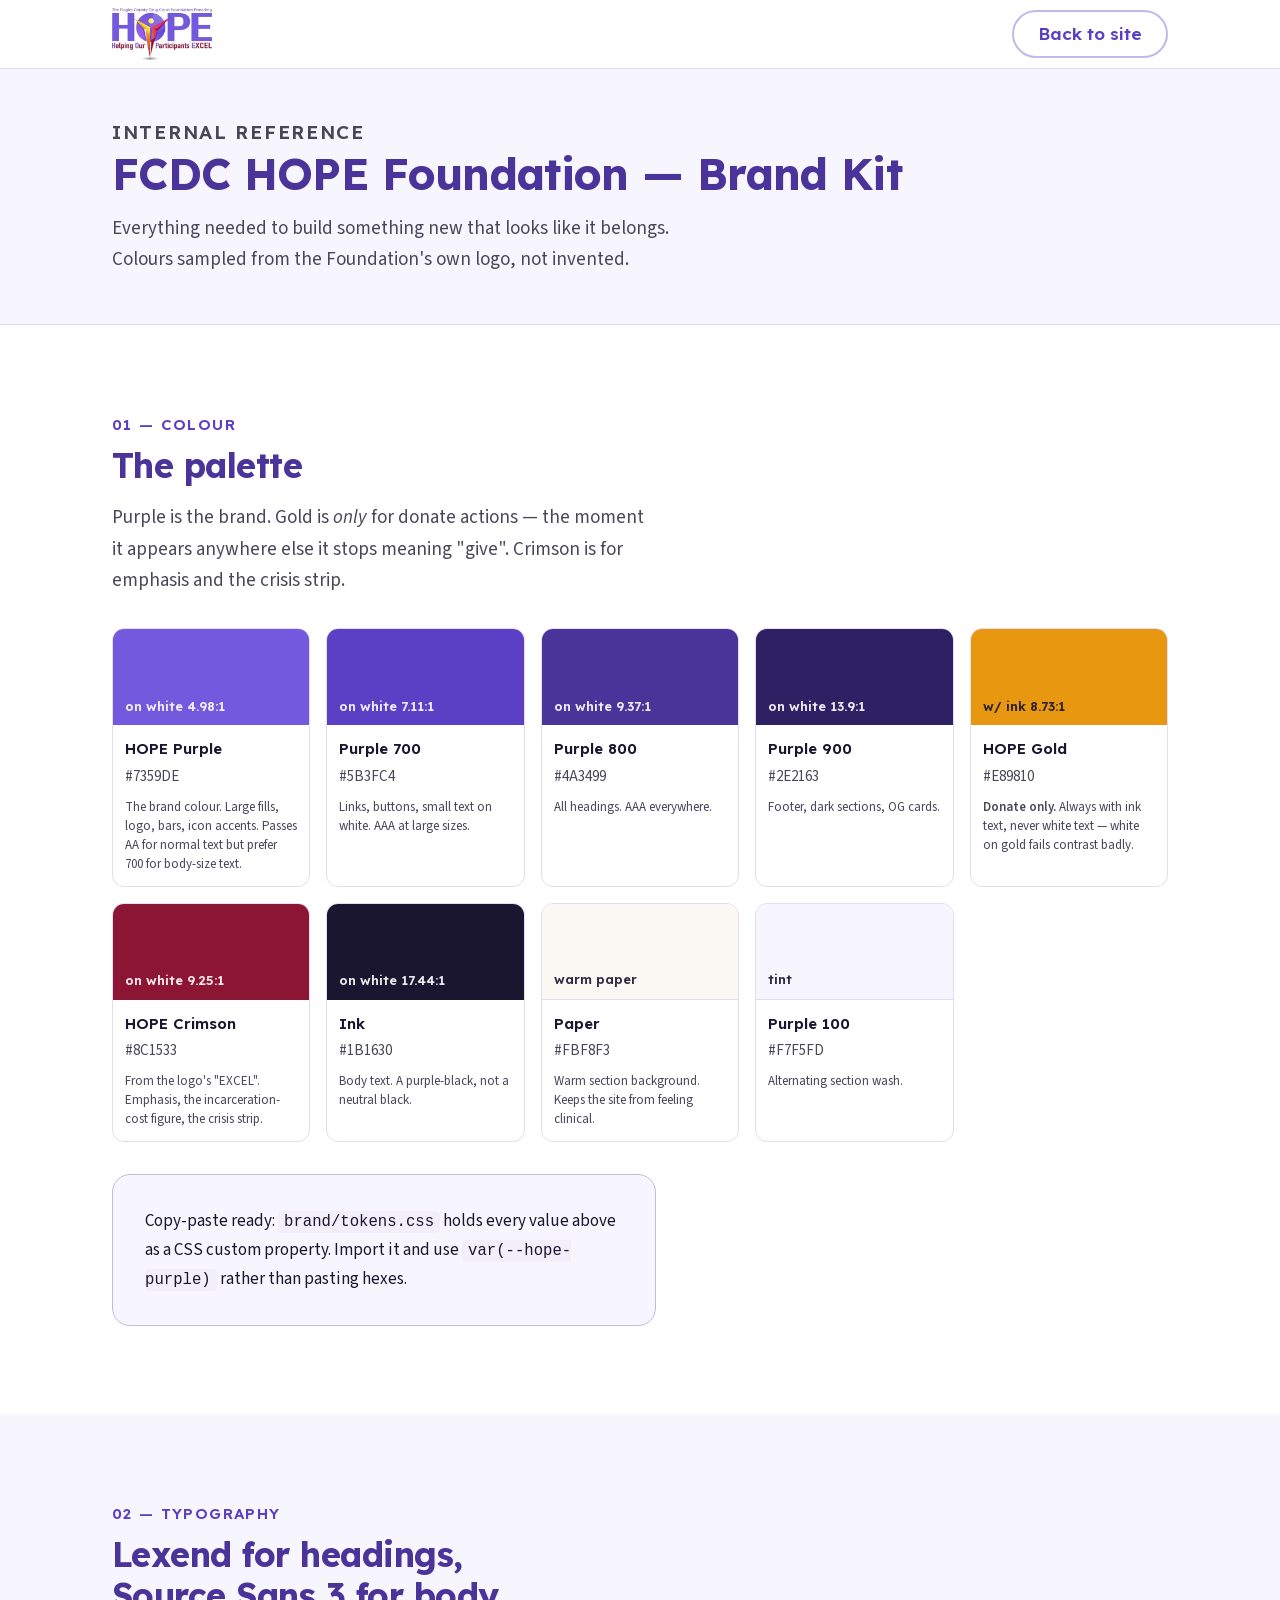
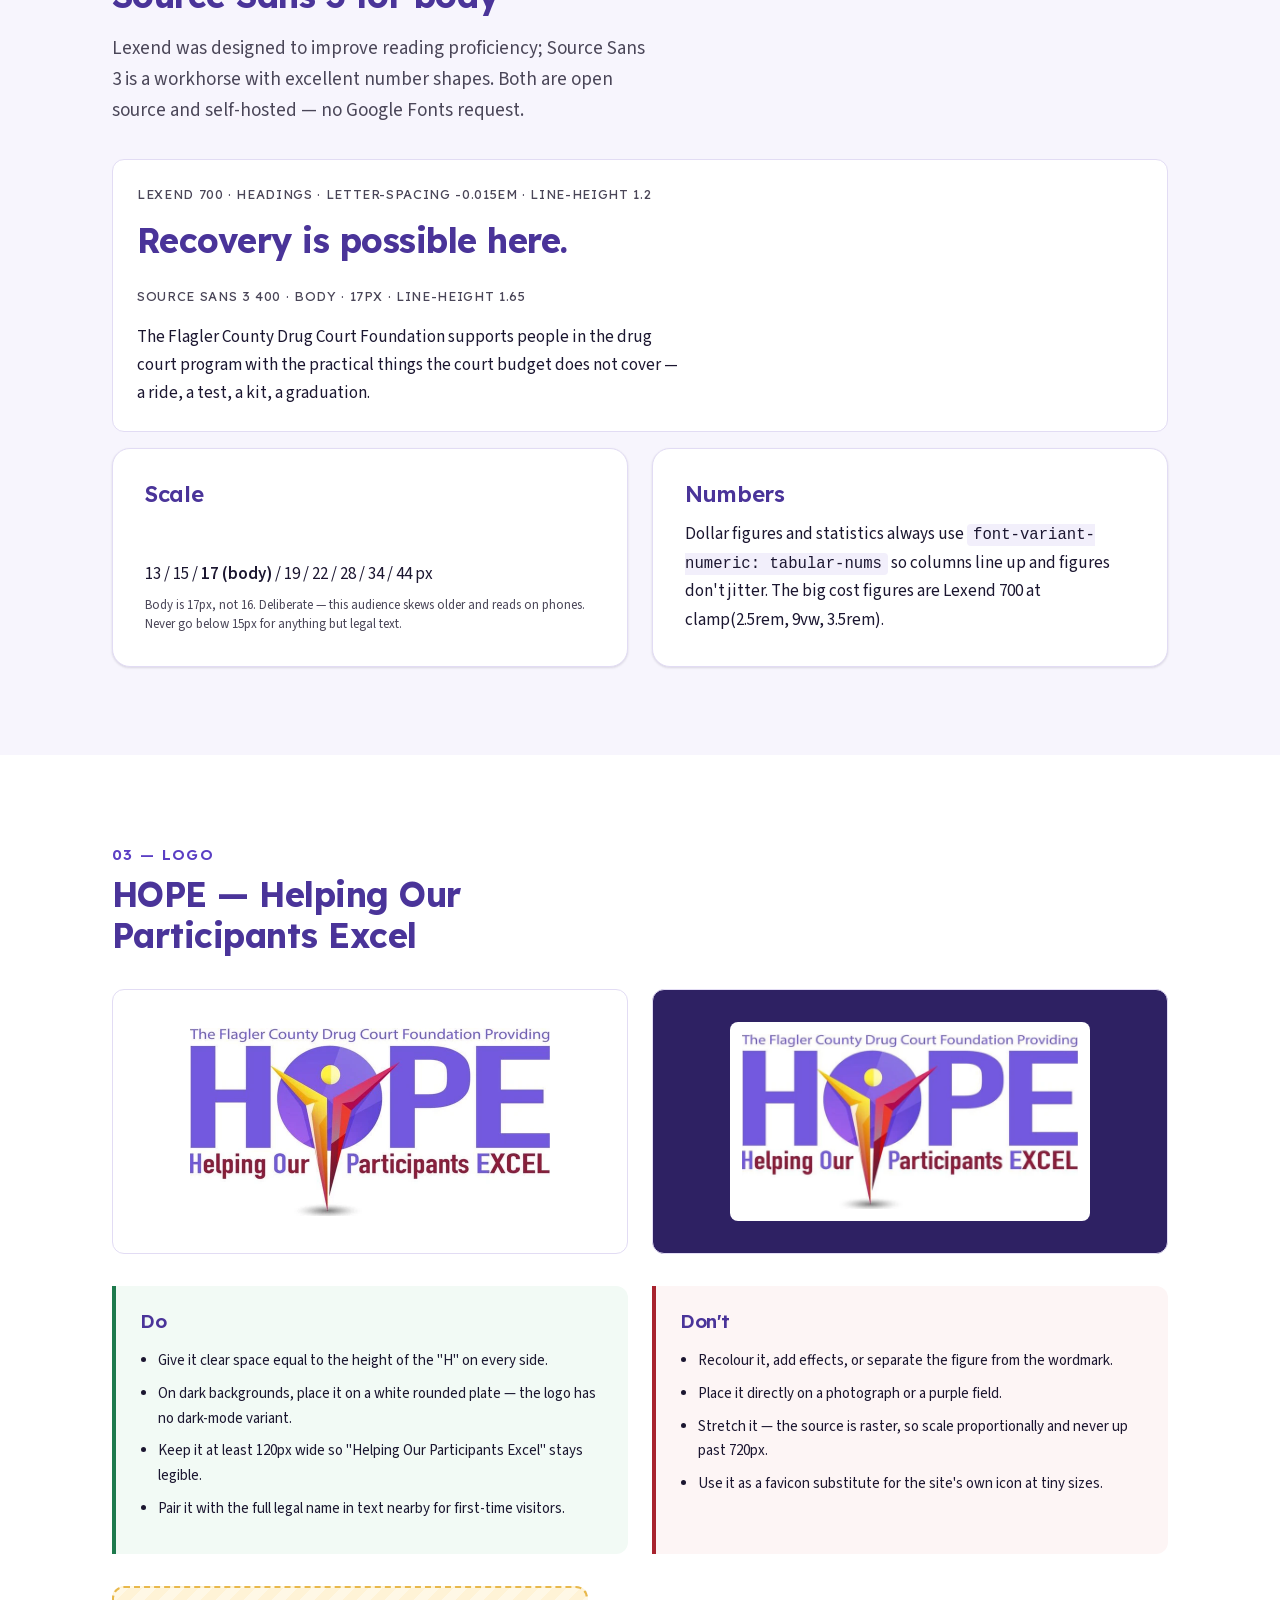
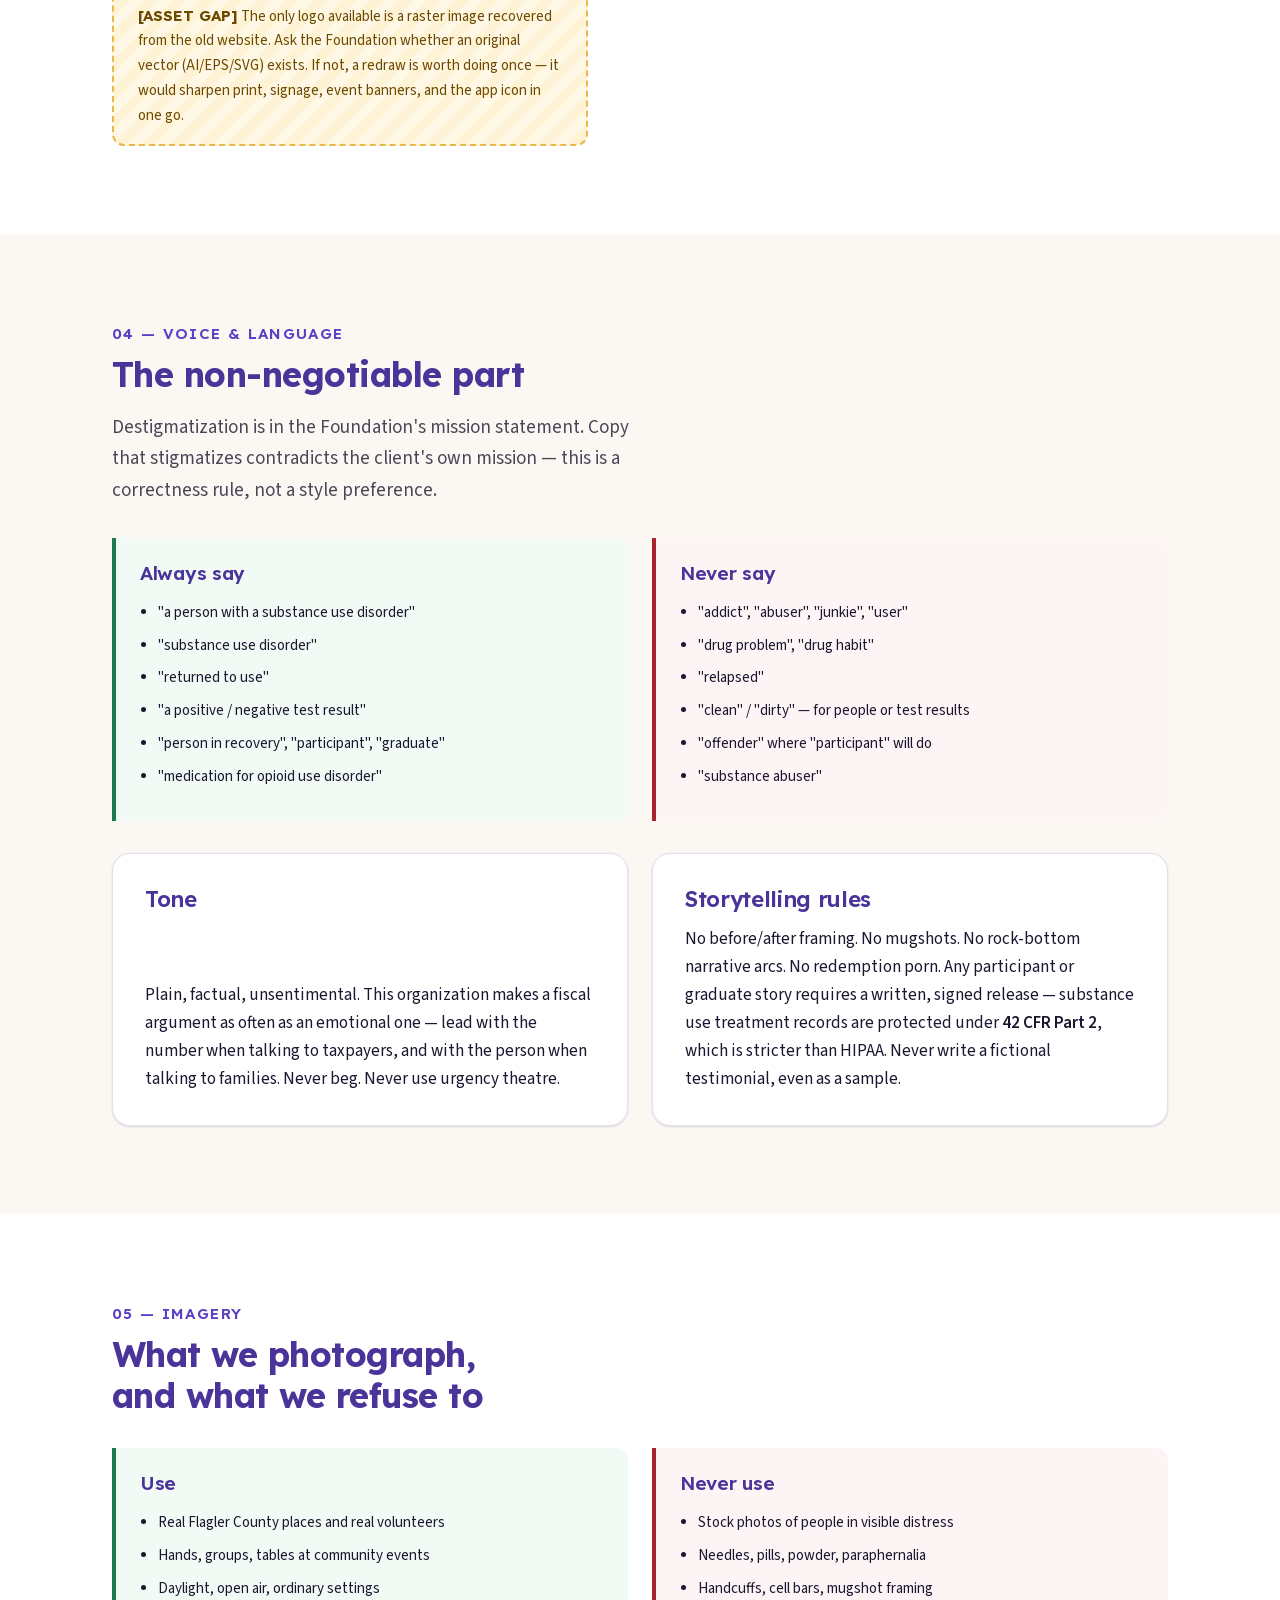
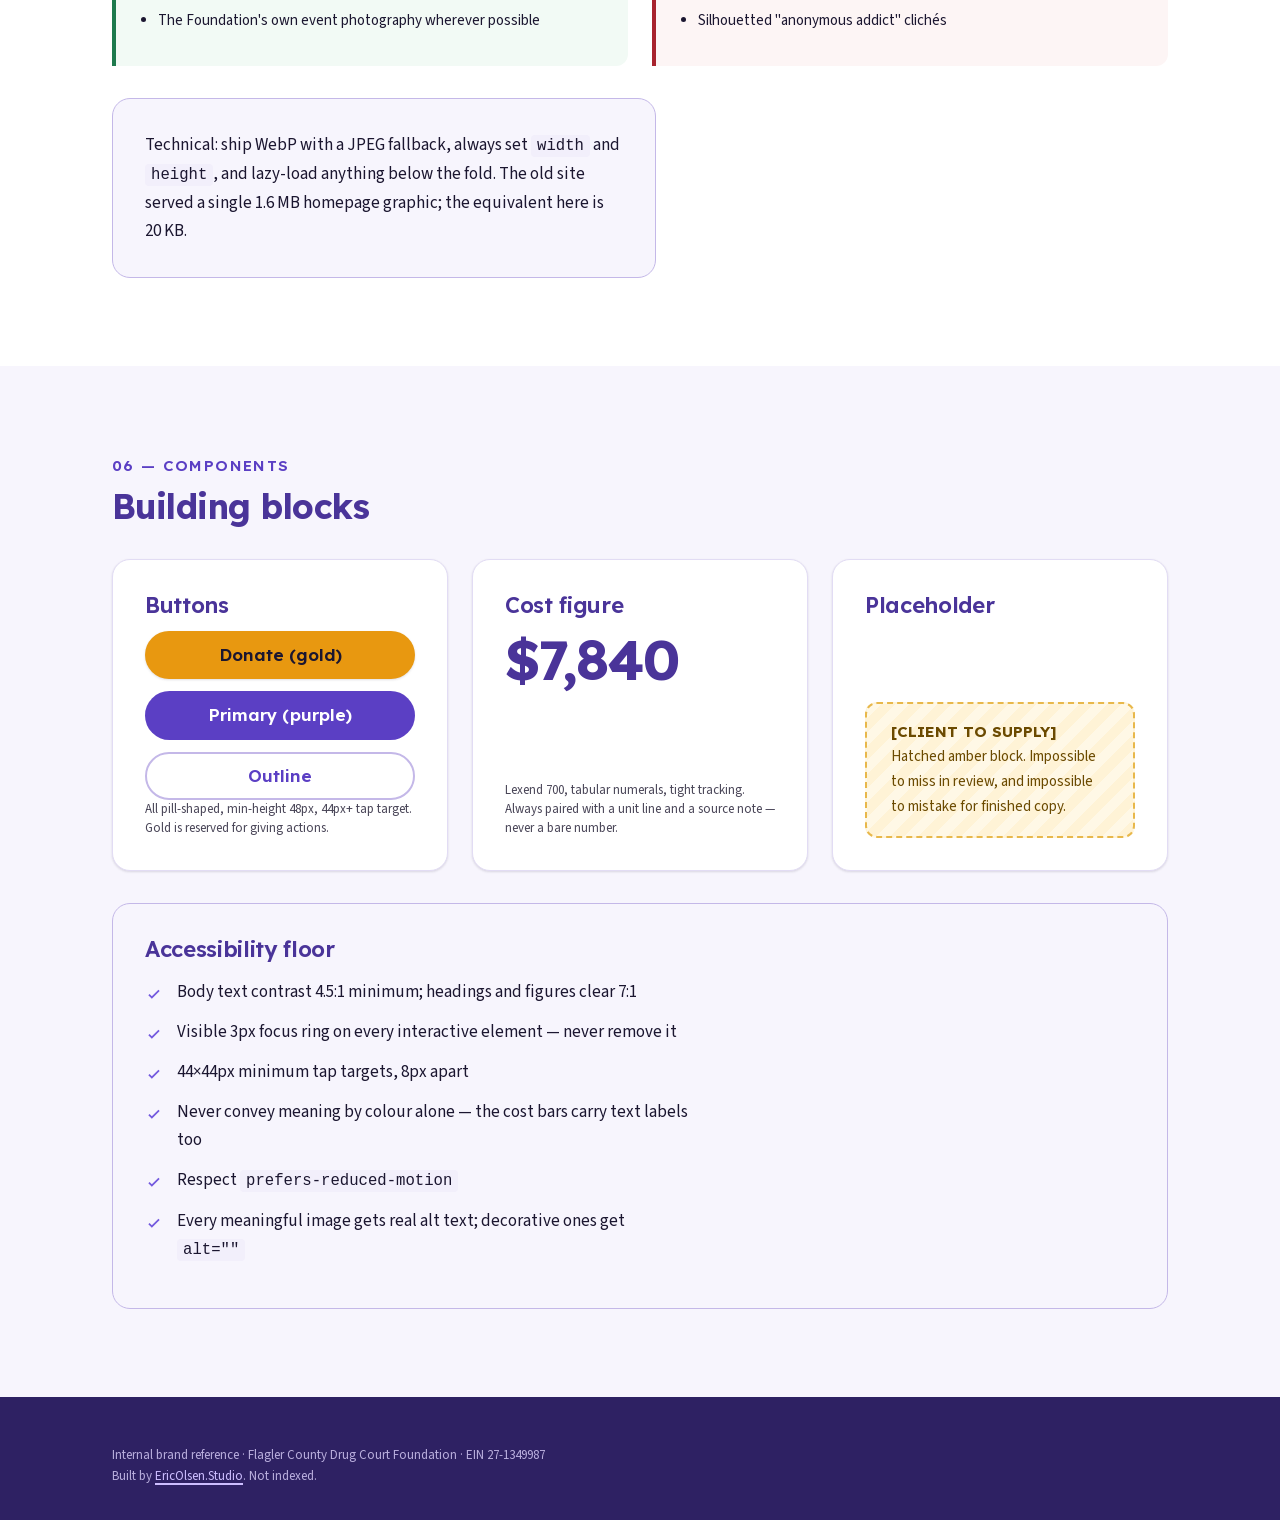
==== commit f2830c25: "Move to fcdcfoundation.org: canonical, og:url, sitemap, robots, llms.txt; rebuild retires the Octobe" ====
--- a/brand/index.html
+++ b/brand/index.html
@@ -9,8 +9,8 @@
 <meta property="og:type" content="website">
 <meta property="og:title" content="Brand Kit | FCDC HOPE Foundation">
 <meta property="og:description" content="Colour, type, logo, voice and language rules for the Flagler County Drug Court Foundation.">
-<meta property="og:url" content="https://www.fcdcfoundation.org/brand/">
-<meta property="og:image" content="https://www.fcdcfoundation.org/assets/img/og-image.png">
+<meta property="og:url" content="https://fcdcfoundation.org/brand/">
+<meta property="og:image" content="https://fcdcfoundation.org/assets/img/og-image.png">
 <meta property="og:image:width" content="1200">
 <meta property="og:image:height" content="630">
 <meta property="og:image:alt" content="Flagler County Drug Court Foundation — treatment costs a fraction of a prison cell">
--- a/css/style.css
+++ b/css/style.css
@@ -152,7 +152,7 @@
 }
 .section--dark h1, .section--dark h2, .section--dark h3 { color: #fff; }
 .section--dark p { color: var(--color-text-invert-mut); }
-.section--dark a { color: #CDBEFF; }
+.section--dark a:not(.btn) { color: #CDBEFF; }
 
 .section__head { max-width: var(--measure); margin-bottom: var(--sp-6); }
 .eyebrow {
@@ -246,10 +246,14 @@
   min-height: 68px;
   padding-block: var(--sp-2);
 }
-.brand { display: flex; align-items: center; gap: var(--sp-3); text-decoration: none; margin-right: auto; }
-.brand img { height: 44px; width: auto; }
+.brand { display: flex; align-items: center; gap: var(--sp-3); text-decoration: none; margin-right: auto; flex-shrink: 0; }
+.brand img { display: block; height: 44px; width: auto; }
 .brand__text { display: none; }
-@media (min-width: 480px) {
+/* Wordmark text only while the nav is collapsed (480–1099px). On desktop the
+   eight nav items + Donate need the whole 1120px container, and the logo
+   already carries the full name — the text was wrapping to four lines and
+   colliding with "Home". */
+@media (min-width: 480px) and (max-width: 1099.98px) {
   .brand__text {
     display: block;
     font-family: var(--font-head);
@@ -291,7 +295,7 @@
 .site-nav a[aria-current="page"] { color: var(--hope-purple-800); font-weight: 600; }
 
 /* Mobile nav panel */
-@media (max-width: 899px) {
+@media (max-width: 1099px) {
   .site-nav {
     display: none;
     position: absolute; left: 0; right: 0; top: 100%;
@@ -307,11 +311,12 @@
   .header-donate { display: none; }
 }
 
-@media (min-width: 900px) {
+@media (min-width: 1100px) {
   .nav-toggle { display: none; }
-  .site-nav { display: block; }
+  .brand img { height: 52px; }
+  .site-nav { display: block; flex-shrink: 0; }
   .site-nav ul { display: flex; align-items: center; gap: var(--sp-2); }
-  .site-nav a { padding: var(--sp-2) var(--sp-3); font-size: var(--fs-sm); }
+  .site-nav a { padding: var(--sp-2) var(--sp-3); font-size: var(--fs-sm); white-space: nowrap; }
   .site-nav a[aria-current="page"] { background: var(--color-bg-tint); }
   .header-donate { margin-left: var(--sp-3); }
 }
@@ -327,9 +332,9 @@
   box-shadow: 0 -4px 16px rgba(27,22,48,.10);
   backdrop-filter: blur(8px);
 }
-@media (min-width: 900px) { .mobile-donate { display: none; } }
+@media (min-width: 1100px) { .mobile-donate { display: none; } }
 body.has-mobile-donate { padding-bottom: 88px; }
-@media (min-width: 900px) { body.has-mobile-donate { padding-bottom: 0; } }
+@media (min-width: 1100px) { body.has-mobile-donate { padding-bottom: 0; } }
 
 /* ==========================================================================
    Hero
@@ -372,6 +377,95 @@
 }
 .hero__badge svg { width: 16px; height: 16px; color: var(--hope-purple); }
 
+/* --- Full-bleed photo hero (home) -------------------------------------- */
+.hero--photo {
+  isolation: isolate;
+  background: #140E32;
+  color: var(--color-text-invert);
+  padding-block: var(--sp-8);
+}
+@media (min-width: 768px) { .hero--photo { padding-block: var(--sp-8); } }
+/* The wider the window, the harsher a short block crops the photo — so the
+   block grows with the width to keep the figures whole, and stops at 760px
+   however large the window gets. */
+@media (min-width: 900px) {
+  .hero--photo {
+    min-block-size: min(40vw, 760px);
+    max-block-size: 760px;
+    display: flex;
+    align-items: center;
+  }
+  .hero--photo > .container { inline-size: 100%; }
+}
+
+.hero__bg { position: absolute; inset: 0; z-index: -2; }
+
+.hero__bg img {
+  width: 100%; height: 100%;
+  object-fit: cover;
+  object-position: 50% 42%;
+}
+
+/* Scrim — heavy behind the words, clearing toward the sunburst on the right. */
+.hero--photo::after {
+  content: "";
+  position: absolute; inset: 0; z-index: -1;
+  background: linear-gradient(180deg,
+      rgba(20,14,50,.82) 0%,
+      rgba(20,14,50,.62) 55%,
+      rgba(20,14,50,.86) 100%);
+}
+@media (min-width: 900px) {
+  .hero--photo::after {
+    background:
+      linear-gradient(100deg,
+        rgba(20,14,50,.95) 0%,
+        rgba(20,14,50,.90) 26%,
+        rgba(20,14,50,.74) 43%,
+        rgba(20,14,50,.40) 63%,
+        rgba(20,14,50,.10) 85%,
+        rgba(20,14,50,0) 100%),
+      linear-gradient(180deg,
+        rgba(20,14,50,.28) 0%,
+        rgba(20,14,50,0) 30%,
+        rgba(20,14,50,0) 76%,
+        rgba(20,14,50,.16) 100%);
+  }
+}
+
+/* The copy sits on a translucent pane that dissolves into the photograph. */
+.hero__panel {
+  max-width: 41rem;
+  padding-block: var(--sp-4);
+}
+@media (min-width: 900px) {
+  .hero__panel { padding-block: var(--sp-5); }
+}
+
+.hero--photo h1 {
+  color: var(--color-text-invert);
+  font-size: clamp(1.9rem, 4.4vw, 3rem);
+  text-shadow: 0 2px 18px rgba(12,8,32,.55);
+}
+.hero--photo .hero__lede {
+  color: var(--color-text-invert-mut);
+  text-shadow: 0 1px 12px rgba(12,8,32,.55);
+}
+.hero--photo .hero__badge {
+  background: rgba(255,255,255,.14);
+  border-color: rgba(255,255,255,.34);
+  color: var(--color-text-invert);
+  box-shadow: none;
+  -webkit-backdrop-filter: blur(6px);
+  backdrop-filter: blur(6px);
+}
+.hero--photo .hero__badge svg { color: var(--hope-gold); }
+
+.hero--photo .btn--outline { color: #fff; border-color: rgba(255,255,255,.5); }
+.hero--photo .btn--outline:hover {
+  background: rgba(255,255,255,.12); color: #fff; border-color: #fff;
+}
+
 /* Page hero (interior pages) */
 .page-hero {
   background: var(--color-bg-tint);
@@ -499,7 +593,10 @@
 }
 .tier__buys { font-family: var(--font-head); font-weight: 600; font-size: var(--fs-lg); color: var(--color-text); margin-bottom: var(--sp-3); }
 .tier p { font-size: var(--fs-sm); color: var(--color-text-muted); }
-.tier .btn { margin-top: var(--sp-5); }
+/* Buttons sit on the card floor so every button in a row lines up,
+   however long the description above it runs. */
+.tier > p:last-of-type { margin-bottom: var(--sp-5); }
+.tier .btn { margin-top: auto; }
 
 /* Outcomes / stats */
 .stats { display: grid; gap: var(--sp-5); }
@@ -776,6 +873,7 @@
 .text-center { text-align: center; }
 .mb-0 { margin-bottom: 0; }
 .mt-5 { margin-top: var(--sp-5); }
+.mt-7 { margin-top: var(--sp-7); }
 .mt-6 { margin-top: var(--sp-6); }
 .narrow { max-width: var(--measure); }
 
@@ -785,6 +883,247 @@
   .js .reveal.is-visible { opacity: 1; transform: none; }
 }
 
+/* ==========================================================================
+   Podcast  (podcast.html, plus teasers on index.html and about.html)
+   ========================================================================== */
+.podcast-layout { display: grid; gap: var(--sp-7); align-items: start; }
+@media (min-width: 900px) {
+  .podcast-layout { grid-template-columns: minmax(0, 420px) minmax(0, 1fr); gap: var(--sp-8); }
+  .podcast-player { position: sticky; top: var(--sp-6); }
+}
+
+/* The clip is square cover art. Locking the box to 1:1 stops the poster from
+   letterboxing inside a 16:9 default and keeps the layout from jumping when
+   the video element finally loads its own metadata. */
+.podcast-video {
+  display: block;
+  width: 100%;
+  aspect-ratio: 1;
+  height: auto;
+  background: var(--hope-purple-900);
+  border-radius: var(--radius-lg);
+  box-shadow: var(--shadow);
+}
+.podcast-caption {
+  font-size: var(--fs-sm);
+  color: var(--color-text-muted);
+  margin: var(--sp-4) 0 0;
+}
+
+.lyrics {
+  margin: 0;
+  padding: var(--sp-6);
+  background: #fff;
+  border: 1px solid var(--color-border);
+  border-left: 4px solid var(--hope-purple);
+  border-radius: var(--radius);
+  font-size: var(--fs-lg);
+  line-height: 1.8;
+}
+.lyrics p { max-width: none; }
+
+/* Teaser card — cover art beside a short pitch */
+.podcast-teaser {
+  display: grid;
+  gap: var(--sp-5);
+  align-items: center;
+}
+@media (min-width: 640px) {
+  .podcast-teaser { grid-template-columns: 180px minmax(0, 1fr); gap: var(--sp-6); }
+  .podcast-teaser--lg { grid-template-columns: 300px minmax(0, 1fr); gap: var(--sp-8); }
+}
+.podcast-teaser__art {
+  display: block;
+  max-width: 300px;
+  border-radius: var(--radius-lg);
+  overflow: hidden;
+  box-shadow: var(--shadow);
+  line-height: 0;
+}
+.podcast-teaser__art img { width: 100%; height: auto; }
+.podcast-teaser__body > :last-child { margin-bottom: 0; }
+/* Inside .section--dark the body copy inherits the light text it needs; the
+   art is decorative and carries no colour of its own. */
+
+/* ==========================================================================
+   Events calendar  (events.html)
+   The month grid is progressive enhancement — the full event list underneath is
+   plain HTML and works with JavaScript off.
+   ========================================================================== */
+.cal-layout { display: grid; grid-template-columns: minmax(0, 1fr); gap: var(--sp-7); align-items: start; }
+.cal-layout > * { min-width: 0; } /* the event slideshow's flex row must not widen the page */
+@media (min-width: 900px) {
+  .cal-layout { grid-template-columns: minmax(0, 380px) minmax(0, 1fr); gap: var(--sp-8); }
+}
+
+.cal__bar {
+  display: flex; align-items: center; justify-content: space-between;
+  gap: var(--sp-3); margin-bottom: var(--sp-4);
+}
+.cal__month {
+  font-family: var(--font-head); font-weight: 600; font-size: var(--fs-xl);
+  color: var(--hope-purple-800); margin: 0;
+}
+.cal__nav { display: flex; gap: var(--sp-2); }
+.cal__nav button {
+  width: 2.75rem; height: 2.75rem; display: grid; place-items: center;
+  background: var(--color-surface); color: var(--hope-purple-700);
+  border: 1px solid var(--color-border-strong); border-radius: var(--radius-sm);
+  cursor: pointer; transition: background var(--dur) var(--ease);
+}
+.cal__nav button:hover { background: var(--color-bg-tint); }
+.cal__nav svg { width: 1.25rem; height: 1.25rem; }
+
+table.cal__grid {
+  width: 100%; border-collapse: collapse; table-layout: fixed;
+  background: var(--color-surface); border: 1px solid var(--color-border);
+  border-radius: var(--radius); overflow: hidden;
+}
+table.cal__grid th {
+  font-family: var(--font-head); font-size: var(--fs-sm); font-weight: 600;
+  color: var(--color-text-muted); text-transform: uppercase; letter-spacing: .06em;
+  padding: var(--sp-3) 0; background: var(--color-bg-tint);
+  border-bottom: 1px solid var(--color-border);
+}
+table.cal__grid td {
+  border: 1px solid var(--color-border); vertical-align: top;
+  padding: var(--sp-2) var(--sp-2) var(--sp-3); height: 4.25rem;
+}
+table.cal__grid td.is-blank { background: var(--color-bg-tint); }
+.cal__num { display: block; font-size: var(--fs-sm); color: var(--color-text-muted); }
+td[aria-current="date"] .cal__num {
+  font-weight: 700; color: var(--color-on-primary); background: var(--hope-purple-700);
+  width: 1.75rem; height: 1.75rem; border-radius: 50%; display: grid; place-items: center;
+}
+td.has-events { background: #FCFBFF; }
+/* The day of the event showing in the slideshow alongside */
+td.is-active { background: #EDE8FB; box-shadow: inset 0 0 0 2px var(--hope-purple); }
+td.is-active .cal__num { color: var(--hope-purple-800); font-weight: 700; }
+td[aria-current="date"].is-active .cal__num { color: var(--color-on-primary); }
+
+/* A dot, not a title: seven columns in a 380px rail cannot hold readable text,
+   and the full detail sits in the list alongside. The accessible name is intact. */
+.cal__evt {
+  display: inline-block; width: .6rem; height: .6rem; border-radius: 50%;
+  margin: 5px 2px 0; vertical-align: top; text-decoration: none;
+}
+.cal__evt:hover { transform: scale(1.35); }
+.cal__evt:focus-visible { outline: 2px solid var(--color-ring); outline-offset: 3px; }
+
+.cal-legend {
+  list-style: none; margin: var(--sp-4) 0 0; padding: 0;
+  display: flex; flex-wrap: wrap; gap: var(--sp-4);
+  font-size: var(--fs-sm); color: var(--color-text-muted);
+}
+.cal-legend li { display: flex; align-items: center; gap: var(--sp-2); }
+.cal-legend span { width: .6rem; height: .6rem; border-radius: 50%; display: inline-block; }
+/* Solid, not the pale chip tints — these are 10px dots on white and have to carry. */
+.cal__evt--fundraiser { background: var(--hope-gold-600); }
+.cal__evt--training   { background: var(--hope-purple-700); }
+.cal__evt--community  { background: var(--hope-crimson); }
+
+@media (max-width: 560px) {
+  table.cal__grid td { height: 3.25rem; padding: var(--sp-2) 4px; }
+}
+
+/* ---- Event list: a horizontal slideshow ----
+   Scroll-snap does the sliding, so with JavaScript off it is still a sideways
+   scroll with a visible scrollbar. calendar.js adds arrows, dots and the count
+   (and only then hides the scrollbar). One event fills the width at a time. */
+.evt-slider { margin-top: var(--sp-5); }
+.evt-list {
+  list-style: none; margin: 0; padding: 4px; /* room for the card shadow */
+  display: flex; gap: var(--sp-5);
+  overflow-x: auto; overscroll-behavior-x: contain;
+  scroll-snap-type: x mandatory; scroll-behavior: smooth;
+  -webkit-overflow-scrolling: touch;
+  position: relative;
+}
+.evt-list > .evt { flex: 0 0 100%; scroll-snap-align: start; scroll-snap-stop: always; }
+.evt-slider.is-ready .evt-list { scrollbar-width: none; }
+.evt-slider.is-ready .evt-list::-webkit-scrollbar { display: none; }
+@media (prefers-reduced-motion: reduce) { .evt-list { scroll-behavior: auto; } }
+
+.evt-slider__bar {
+  display: flex; align-items: center; justify-content: space-between;
+  gap: var(--sp-3); margin-bottom: var(--sp-3);
+}
+.evt-slider__count {
+  margin: 0; font-family: var(--font-head); font-weight: 600;
+  font-size: var(--fs-sm); color: var(--color-text-muted);
+}
+.evt-slider__count b { color: var(--hope-purple-800); font-weight: 700; }
+.evt-slider__nav button:disabled { opacity: .35; cursor: default; }
+.evt-slider__nav button:disabled:hover { background: var(--color-surface); }
+.evt-slider__dots {
+  display: flex; justify-content: center; gap: var(--sp-2);
+  margin: var(--sp-4) 0 0; padding: 0; list-style: none;
+}
+.evt-slider__dots button {
+  width: 2rem; height: 1.5rem; display: grid; place-items: center;
+  background: none; border: 0; padding: 0; cursor: pointer;
+}
+.evt-slider__dots button::before {
+  content: ""; width: .625rem; height: .625rem; border-radius: 50%;
+  background: var(--color-border-strong);
+  transition: background var(--dur) var(--ease), transform var(--dur) var(--ease);
+}
+.evt-slider__dots button:hover::before { background: #B7A6F2; }
+.evt-slider__dots button[aria-current="true"]::before { background: var(--hope-purple); transform: scale(1.3); }
+.evt-slider__dots button:focus-visible { outline: 2px solid var(--color-ring); outline-offset: 2px; border-radius: var(--radius-sm); }
+
+/* Spacer bars: a three-colour brand band (the legend colours) between sections */
+.spacer-bar {
+  height: 10px;
+  background: linear-gradient(90deg,
+    var(--hope-purple) 0 62%, var(--hope-crimson) 62% 84%, var(--hope-gold) 84% 100%);
+}
+.evt {
+  display: grid; gap: var(--sp-4); align-items: start;
+  background: var(--color-surface); border: 1px solid var(--color-border);
+  border-radius: var(--radius); padding: var(--sp-5); box-shadow: var(--shadow-sm);
+}
+@media (min-width: 560px) { .evt { grid-template-columns: 4.5rem minmax(0, 1fr); } }
+.evt { scroll-margin-top: 6rem; } /* clear the sticky header on #hash jumps */
+.evt:target { border-color: var(--hope-purple); box-shadow: 0 0 0 3px rgba(115, 89, 222, .25); }
+.evt__date {
+  background: var(--hope-purple-900); color: var(--color-text-invert);
+  border-radius: var(--radius-sm); padding: var(--sp-2) 0; text-align: center;
+  width: 4.5rem;
+}
+.evt__mon {
+  display: block; font-family: var(--font-head); font-size: var(--fs-sm);
+  font-weight: 600; text-transform: uppercase; letter-spacing: .08em;
+  color: var(--color-text-invert-mut);
+}
+.evt__day { display: block; font-family: var(--font-head); font-size: var(--fs-2xl); font-weight: 700; line-height: 1.1; }
+.evt__body > h3 { margin: var(--sp-2) 0 var(--sp-1); }
+.evt__when { font-weight: 600; color: var(--color-text); margin: 0; }
+.evt__where { color: var(--color-text-muted); margin: 0 0 var(--sp-3); }
+.evt__actions { display: flex; flex-wrap: wrap; gap: var(--sp-3); margin: var(--sp-4) 0 0; }
+.evt__actions .btn { margin: 0; }
+.evt-confirm {
+  background: var(--color-note-bg); border-left: 4px solid var(--color-note-border);
+  padding: var(--sp-3) var(--sp-4); margin: var(--sp-3) 0; border-radius: var(--radius-sm);
+}
+.evt--empty { display: block; }
+
+.evt-kind {
+  display: inline-block; font-family: var(--font-head); font-size: var(--fs-xs);
+  font-weight: 600; text-transform: uppercase; letter-spacing: .08em;
+  padding: 3px 10px; border-radius: var(--radius-pill);
+}
+.evt-kind--fundraiser { background: #FFF1D6; color: #6E4600; }
+.evt-kind--training   { background: #EDE8FB; color: var(--hope-purple-800); }
+.evt-kind--community  { background: #FAE7EC; color: var(--hope-crimson); }
+
+@media print {
+  .cal-wrap, .evt__actions, .evt-slider__bar, .evt-slider__dots, .spacer-bar { display: none !important; }
+  .cal-layout { grid-template-columns: minmax(0, 1fr); }
+  .evt-list { display: grid; overflow: visible; }
+  .evt { break-inside: avoid; box-shadow: none; }
+}
+
 @media print {
   .site-header, .mobile-donate, .help-now, .btn { display: none !important; }
   body { font-size: 11pt; }
